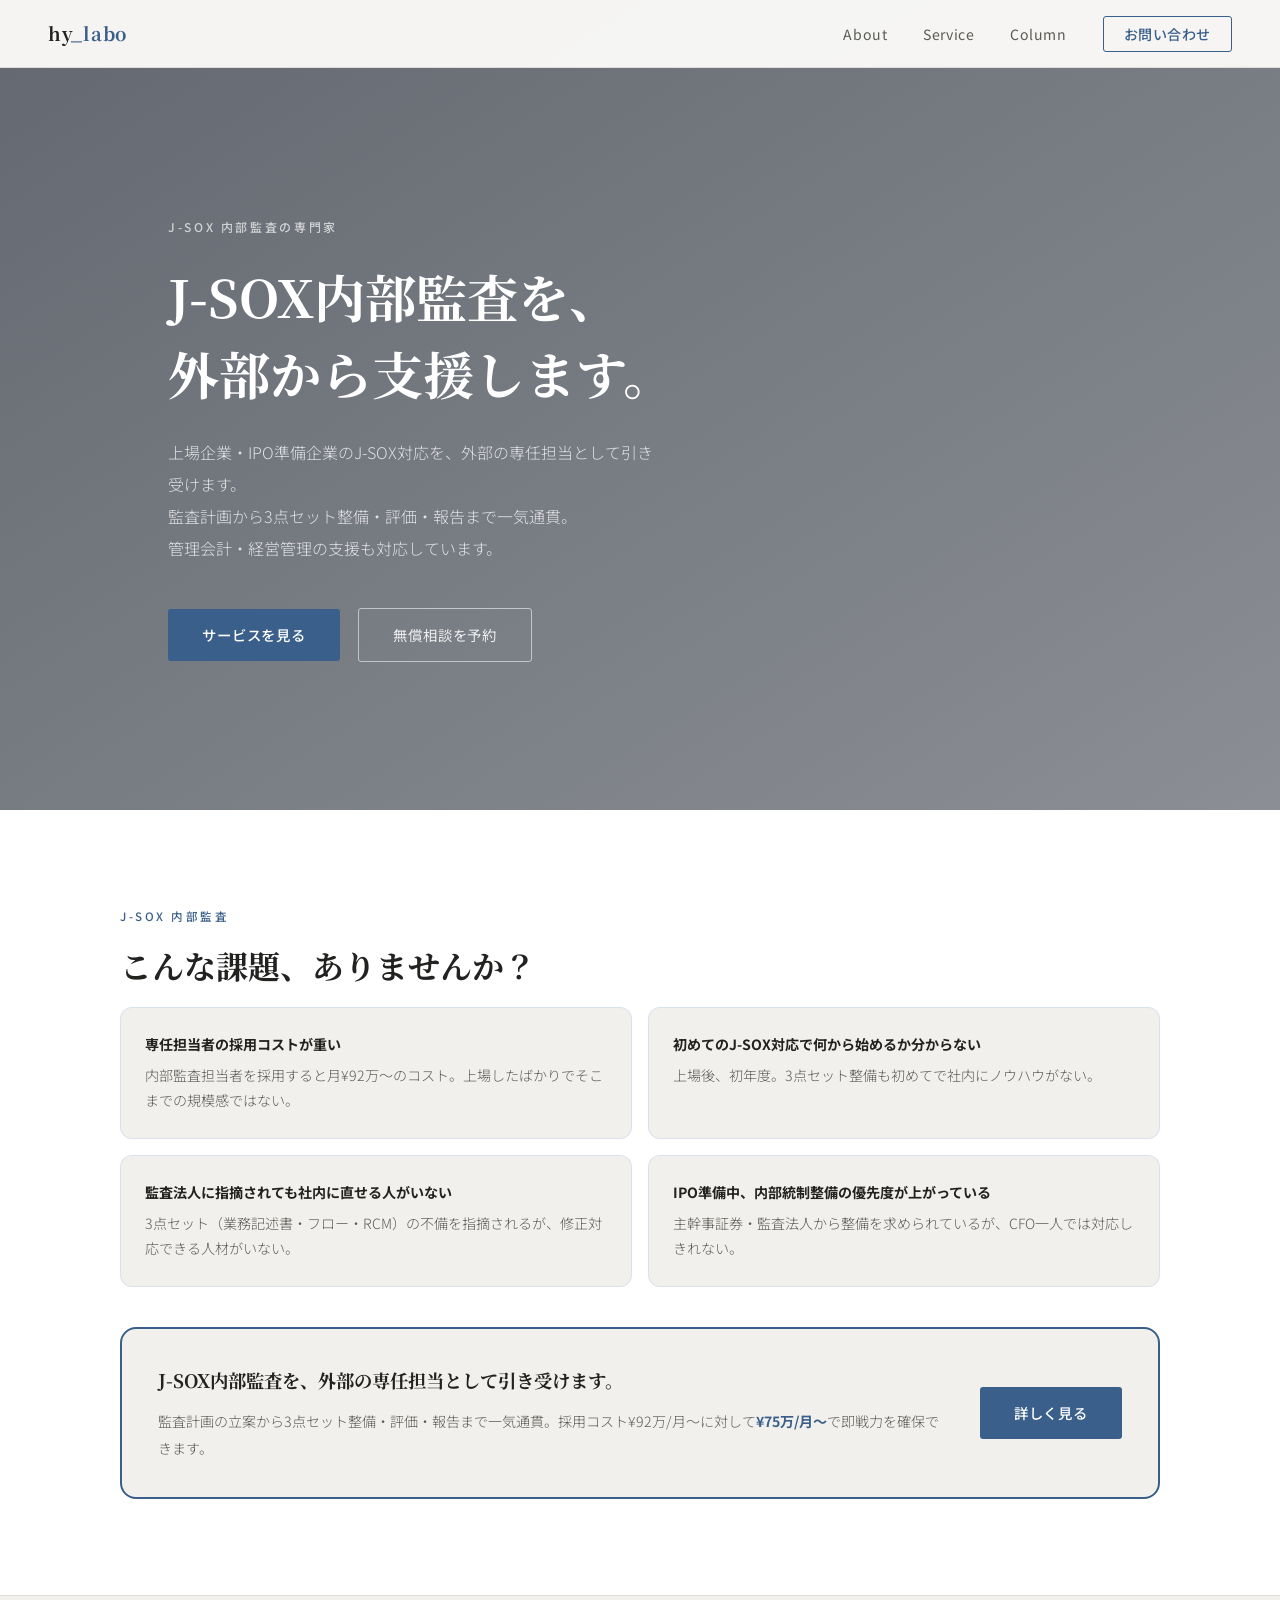
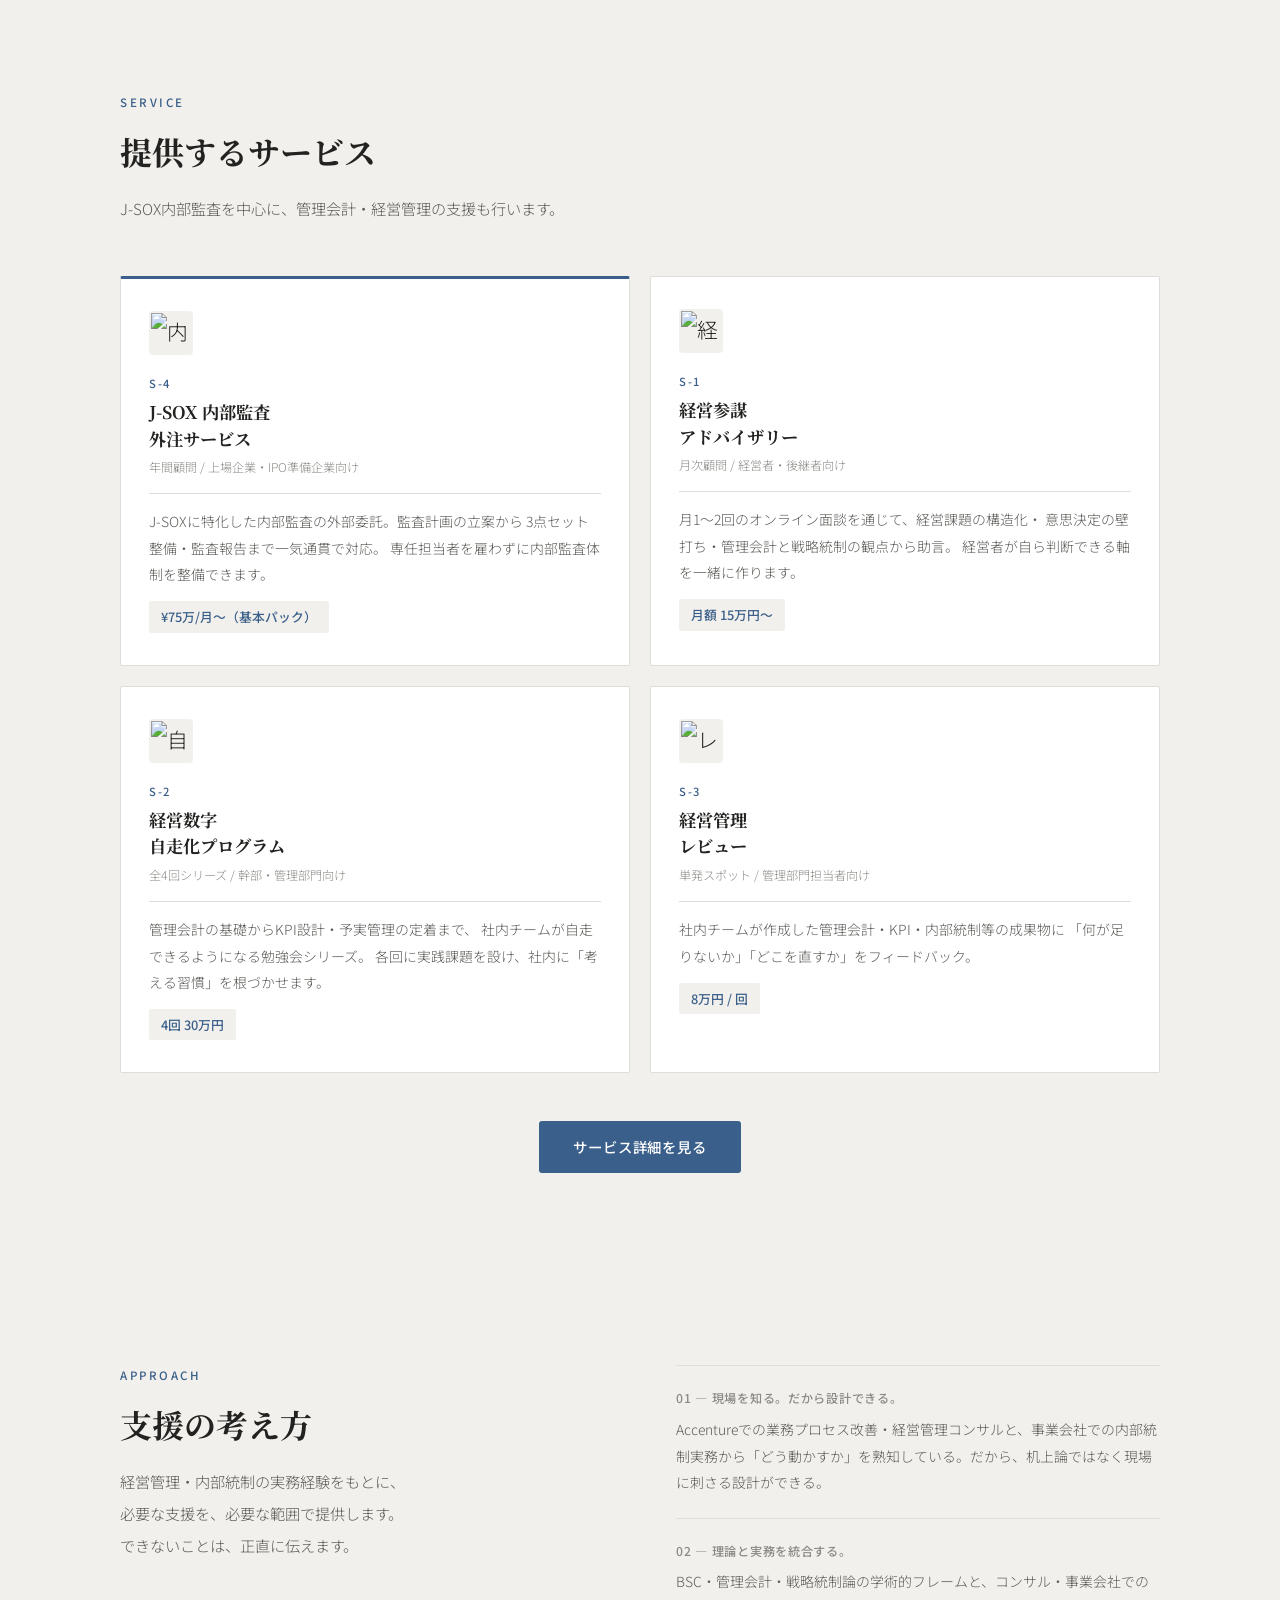
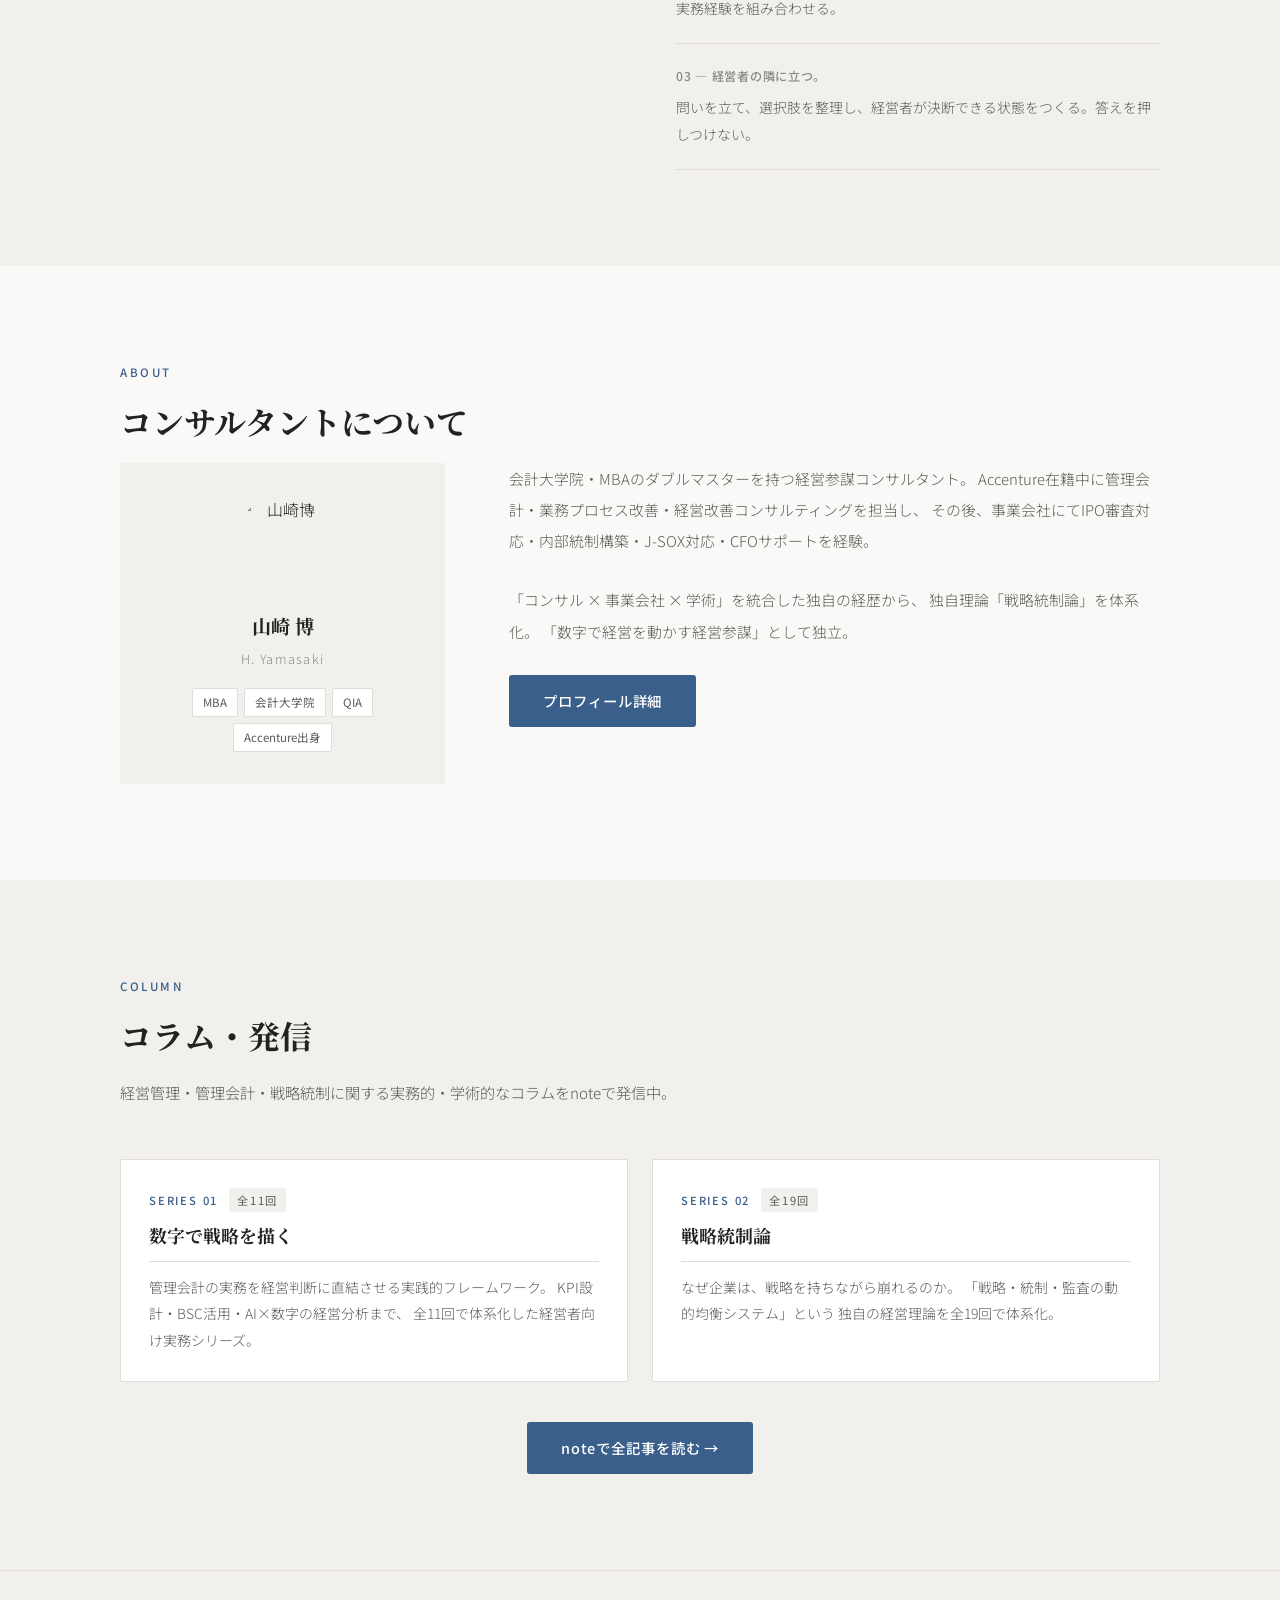
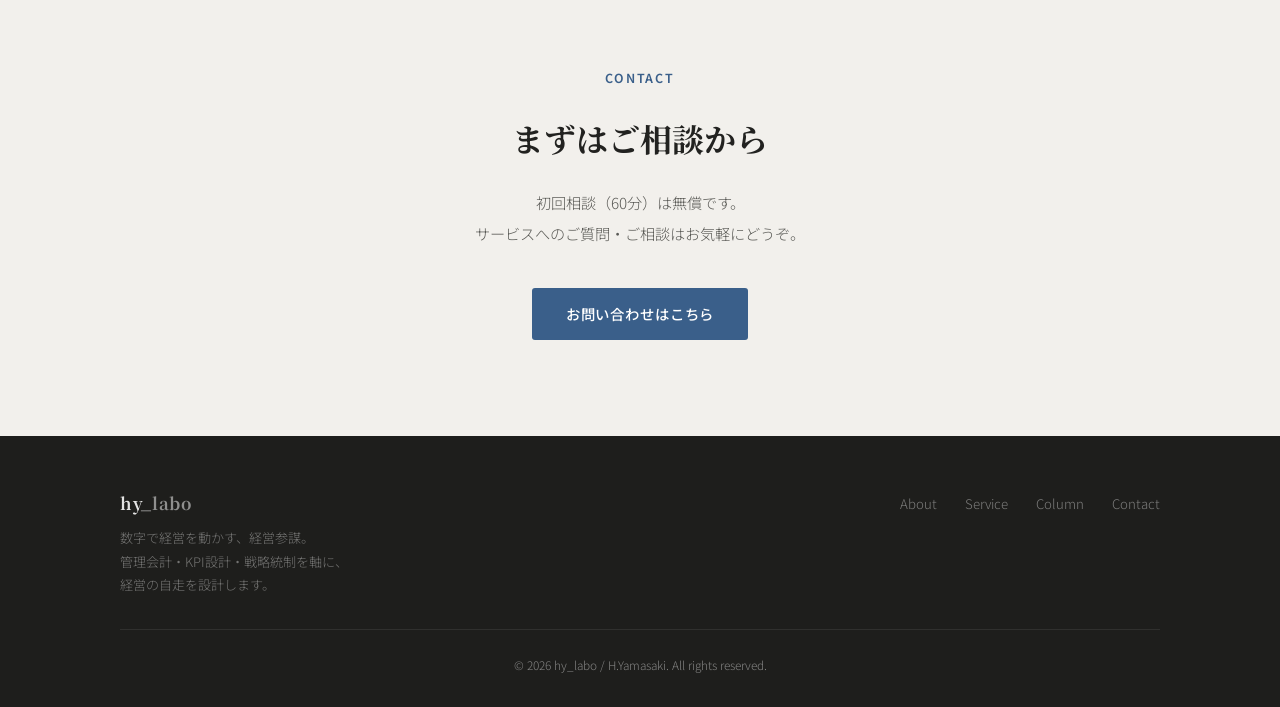
==== index.html @ 1be9adcb "redesign: tsutsumi-kawara 風のシンプルデザインに全面改訂 - CSSを全面書き直し（温かみのあるオフホワイト×スレートブルー） - ヒーローを全幅写真オーバーレイに変更 - " ====
<!DOCTYPE html>
<html lang="ja">
<head>
  <meta charset="UTF-8">
  <meta name="viewport" content="width=device-width, initial-scale=1.0">
  <title>hy_labo | J-SOX内部監査・経営参謀コンサルティング</title>
  <meta name="description" content="J-SOX内部監査の外部委託・管理会計・経営管理を専門とする経営参謀コンサルティング。上場企業・IPO準備企業の内部統制整備を支援。">
  <link rel="stylesheet" href="css/style.css">
</head>
<body>

<!-- NAV -->
<nav>
  <a href="index.html" class="nav-logo">hy<span>_labo</span></a>
  <ul class="nav-links">
    <li><a href="about.html">About</a></li>
    <li><a href="service.html">Service</a></li>
    <li><a href="column.html">Column</a></li>
    <li><a href="contact.html" class="nav-cta">お問い合わせ</a></li>
  </ul>
</nav>

<!-- HERO -->
<div class="hero">
  <div class="hero-grid">
    <p class="hero-eyebrow">J-SOX 内部監査の専門家</p>
    <h1 class="hero-title">
      J-SOX内部監査を、<br>
      外部から支援します。
    </h1>
    <p class="hero-desc">
      上場企業・IPO準備企業のJ-SOX対応を、外部の専任担当として引き受けます。<br>
      監査計画から3点セット整備・評価・報告まで一気通貫。<br>
      管理会計・経営管理の支援も対応しています。
    </p>
    <div>
      <a href="service.html" class="btn-primary">サービスを見る</a>
      <a href="contact.html" class="btn-secondary">無償相談を予約</a>
    </div>
  </div>
</div>


<!-- J-SOX HIGHLIGHT -->
<section style="background:#fff; border-bottom:1px solid var(--border);">
  <div class="section-inner">
    <p class="section-eyebrow">J-SOX 内部監査</p>
    <h2 class="section-title">こんな課題、ありませんか？</h2>
    <div style="display:grid; grid-template-columns:repeat(2,1fr); gap:16px; margin-bottom:40px;">
      <div style="background:var(--bg-blue); border-radius:12px; padding:24px; font-size:0.88rem; color:var(--text-mid); line-height:1.8; border:1px solid rgba(15,87,251,0.1);">
        <strong style="color:var(--navy); display:block; margin-bottom:6px;">専任担当者の採用コストが重い</strong>
        内部監査担当者を採用すると月¥92万〜のコスト。上場したばかりでそこまでの規模感ではない。
      </div>
      <div style="background:var(--bg-blue); border-radius:12px; padding:24px; font-size:0.88rem; color:var(--text-mid); line-height:1.8; border:1px solid rgba(15,87,251,0.1);">
        <strong style="color:var(--navy); display:block; margin-bottom:6px;">初めてのJ-SOX対応で何から始めるか分からない</strong>
        上場後、初年度。3点セット整備も初めてで社内にノウハウがない。
      </div>
      <div style="background:var(--bg-blue); border-radius:12px; padding:24px; font-size:0.88rem; color:var(--text-mid); line-height:1.8; border:1px solid rgba(15,87,251,0.1);">
        <strong style="color:var(--navy); display:block; margin-bottom:6px;">監査法人に指摘されても社内に直せる人がいない</strong>
        3点セット（業務記述書・フロー・RCM）の不備を指摘されるが、修正対応できる人材がいない。
      </div>
      <div style="background:var(--bg-blue); border-radius:12px; padding:24px; font-size:0.88rem; color:var(--text-mid); line-height:1.8; border:1px solid rgba(15,87,251,0.1);">
        <strong style="color:var(--navy); display:block; margin-bottom:6px;">IPO準備中、内部統制整備の優先度が上がっている</strong>
        主幹事証券・監査法人から整備を求められているが、CFO一人では対応しきれない。
      </div>
    </div>
    <div style="background:var(--bg-blue); border:2px solid var(--blue); border-radius:16px; padding:36px; display:flex; gap:32px; align-items:center; flex-wrap:wrap;">
      <div style="flex:1; min-width:260px;">
        <p style="font-family:'Noto Serif JP',serif; font-size:1.15rem; font-weight:700; color:var(--navy); line-height:1.7; margin-bottom:12px;">J-SOX内部監査を、外部の専任担当として引き受けます。</p>
        <p style="font-size:0.88rem; color:var(--text-mid); line-height:1.9;">監査計画の立案から3点セット整備・評価・報告まで一気通貫。採用コスト¥92万/月〜に対して<strong style="color:var(--blue);">¥75万/月〜</strong>で即戦力を確保できます。</p>
      </div>
      <a href="service.html" class="btn-primary" style="flex-shrink:0;">詳しく見る</a>
    </div>
  </div>
</section>

<!-- SERVICES -->
<section class="bg-gray">
  <div class="section-inner">
    <p class="section-eyebrow">Service</p>
    <h2 class="section-title">提供するサービス</h2>
    <p class="section-lead">
      J-SOX内部監査を中心に、管理会計・経営管理の支援も行います。
    </p>

    <div class="service-grid">

      <div class="service-card" style="border-top: 3px solid var(--blue);">
        <div class="service-icon"><img src="images/icon-s3.png" alt="内部監査" style="width:40px;height:40px;object-fit:contain;"></div>
        <p class="service-num">S-4</p>
        <h3 class="service-name">J-SOX 内部監査<br>外注サービス</h3>
        <p class="service-sub">年間顧問 / 上場企業・IPO準備企業向け</p>
        <p class="service-desc">
          J-SOXに特化した内部監査の外部委託。監査計画の立案から
          3点セット整備・監査報告まで一気通貫で対応。
          専任担当者を雇わずに内部監査体制を整備できます。
        </p>
        <span class="service-price">¥75万/月〜（基本パック）</span>
      </div>

      <div class="service-card">
        <div class="service-icon"><img src="images/icon-s1.png" alt="経営参謀" style="width:40px;height:40px;object-fit:contain;"></div>
        <p class="service-num">S-1</p>
        <h3 class="service-name">経営参謀<br>アドバイザリー</h3>
        <p class="service-sub">月次顧問 / 経営者・後継者向け</p>
        <p class="service-desc">
          月1〜2回のオンライン面談を通じて、経営課題の構造化・
          意思決定の壁打ち・管理会計と戦略統制の観点から助言。
          経営者が自ら判断できる軸を一緒に作ります。
        </p>
        <span class="service-price">月額 15万円〜</span>
      </div>

      <div class="service-card">
        <div class="service-icon"><img src="images/icon-s2.png" alt="自走化プログラム" style="width:40px;height:40px;object-fit:contain;"></div>
        <p class="service-num">S-2</p>
        <h3 class="service-name">経営数字<br>自走化プログラム</h3>
        <p class="service-sub">全4回シリーズ / 幹部・管理部門向け</p>
        <p class="service-desc">
          管理会計の基礎からKPI設計・予実管理の定着まで、
          社内チームが自走できるようになる勉強会シリーズ。
          各回に実践課題を設け、社内に「考える習慣」を根づかせます。
        </p>
        <span class="service-price">4回 30万円</span>
      </div>

      <div class="service-card">
        <div class="service-icon"><img src="images/icon-s3.png" alt="レビュー" style="width:40px;height:40px;object-fit:contain;"></div>
        <p class="service-num">S-3</p>
        <h3 class="service-name">経営管理<br>レビュー</h3>
        <p class="service-sub">単発スポット / 管理部門担当者向け</p>
        <p class="service-desc">
          社内チームが作成した管理会計・KPI・内部統制等の成果物に
          「何が足りないか」「どこを直すか」をフィードバック。
        </p>
        <span class="service-price">8万円 / 回</span>
      </div>

    </div>

    <div style="text-align:center; margin-top:48px;">
      <a href="service.html" class="btn-primary">サービス詳細を見る</a>
    </div>
  </div>
</section>

<!-- PHILOSOPHY -->
<div class="philosophy-section">
  <div class="philosophy-inner">
    <div>
      <p class="section-eyebrow">Approach</p>
      <h2 class="section-title">支援の考え方</h2>
      <p style="font-size:0.95rem; color:var(--text-mid); line-height:2.1; max-width:360px; margin-top:16px;">
        経営管理・内部統制の実務経験をもとに、<br>
        必要な支援を、必要な範囲で提供します。<br>
        できないことは、正直に伝えます。
      </p>
    </div>
    <div class="philosophy-points">
      <div class="philosophy-point">
        <p class="pp-num">01 — 現場を知る。だから設計できる。</p>
        <p class="pp-text">Accentureでの業務プロセス改善・経営管理コンサルと、事業会社での内部統制実務から「どう動かすか」を熟知している。だから、机上論ではなく現場に刺さる設計ができる。</p>
      </div>
      <div class="philosophy-point">
        <p class="pp-num">02 — 理論と実務を統合する。</p>
        <p class="pp-text">BSC・管理会計・戦略統制論の学術的フレームと、コンサル・事業会社での実務経験を組み合わせる。</p>
      </div>
      <div class="philosophy-point">
        <p class="pp-num">03 — 経営者の隣に立つ。</p>
        <p class="pp-text">問いを立て、選択肢を整理し、経営者が決断できる状態をつくる。答えを押しつけない。</p>
      </div>
    </div>
  </div>
</div>

<!-- ABOUT BRIEF -->
<section>
  <div class="section-inner">
    <p class="section-eyebrow">About</p>
    <h2 class="section-title">コンサルタントについて</h2>
    <div class="about-grid">
      <div class="about-profile-card">
        <div class="about-avatar" style="background:none; overflow:hidden;">
          <img src="images/profile-avatar.png" alt="山崎博" style="width:100%;height:100%;object-fit:cover;border-radius:50%;">
        </div>
        <h3 class="about-name">山崎 博</h3>
        <p class="about-name-en">H. Yamasaki</p>
        <div class="about-tags">
          <span class="about-tag">MBA</span>
          <span class="about-tag">会計大学院</span>
          <span class="about-tag">QIA</span>
          <span class="about-tag">Accenture出身</span>
        </div>
      </div>
      <div>
        <p class="about-text">
          会計大学院・MBAのダブルマスターを持つ経営参謀コンサルタント。
          Accenture在籍中に管理会計・業務プロセス改善・経営改善コンサルティングを担当し、
          その後、事業会社にてIPO審査対応・内部統制構築・J-SOX対応・CFOサポートを経験。
        </p>
        <p class="about-text">
          「コンサル × 事業会社 × 学術」を統合した独自の経歴から、
          独自理論「戦略統制論」を体系化。
          「数字で経営を動かす経営参謀」として独立。
        </p>
        <a href="about.html" class="btn-primary">プロフィール詳細</a>
      </div>
    </div>
  </div>
</section>

<!-- COLUMN -->
<section class="bg-gray">
  <div class="section-inner">
    <p class="section-eyebrow">Column</p>
    <h2 class="section-title">コラム・発信</h2>
    <p class="section-lead">経営管理・管理会計・戦略統制に関する実務的・学術的なコラムをnoteで発信中。</p>
    <div class="column-grid">
      <a href="https://note.com/hy_labo" target="_blank" rel="noopener" class="column-card">
        <p class="column-series">Series 01 <span class="column-badge">全11回</span></p>
        <h3 class="column-title">数字で戦略を描く</h3>
        <p class="column-desc">
          管理会計の実務を経営判断に直結させる実践的フレームワーク。
          KPI設計・BSC活用・AI×数字の経営分析まで、
          全11回で体系化した経営者向け実務シリーズ。
        </p>
      </a>
      <a href="https://note.com/hy_labo" target="_blank" rel="noopener" class="column-card">
        <p class="column-series">Series 02 <span class="column-badge">全19回</span></p>
        <h3 class="column-title">戦略統制論</h3>
        <p class="column-desc">
          なぜ企業は、戦略を持ちながら崩れるのか。
          「戦略・統制・監査の動的均衡システム」という
          独自の経営理論を全19回で体系化。
        </p>
      </a>
    </div>
    <div class="note-link-wrap">
      <a href="https://note.com/hy_labo" target="_blank" rel="noopener" class="btn-primary">
        noteで全記事を読む →
      </a>
    </div>
  </div>
</section>

<!-- CTA -->
<section style="background:var(--bg-blue); text-align:center; border-top:1px solid var(--border);">
  <div class="section-inner">
    <p style="font-size:0.78rem; font-weight:600; letter-spacing:0.15em; color:var(--blue); text-transform:uppercase; margin-bottom:20px;">Contact</p>
    <h2 style="font-family:'Noto Serif JP',serif; font-size:clamp(1.6rem,2.5vw,2.4rem); font-weight:700; color:var(--navy); margin-bottom:20px;">
      まずはご相談から
    </h2>
    <p style="font-size:0.95rem; color:var(--text-mid); margin-bottom:40px; line-height:2;">
      初回相談（60分）は無償です。<br>
      サービスへのご質問・ご相談はお気軽にどうぞ。
    </p>
    <a href="contact.html" class="btn-primary">お問い合わせはこちら</a>
  </div>
</section>

<footer>
  <div class="footer-inner">
    <div class="footer-top">
      <div>
        <a href="index.html" class="footer-logo">hy<span>_labo</span></a>
        <p class="footer-desc">数字で経営を動かす、経営参謀。<br>管理会計・KPI設計・戦略統制を軸に、<br>経営の自走を設計します。</p>
      </div>
      <ul class="footer-nav">
        <li><a href="about.html">About</a></li>
        <li><a href="service.html">Service</a></li>
        <li><a href="column.html">Column</a></li>
        <li><a href="contact.html">Contact</a></li>
      </ul>
    </div>
    <p class="footer-copy">© 2026 hy_labo / H.Yamasaki. All rights reserved.</p>
  </div>
</footer>

</body>
</html>
---- css/style.css ----
/* hy_labo — style.css v3 */
@import url('https://fonts.googleapis.com/css2?family=Noto+Sans+JP:wght@300;400;500;700&family=Noto+Serif+JP:wght@400;600;700&display=swap');

:root {
  /* ── 新パレット ── */
  --accent:       #3a5f8a;
  --accent-dark:  #2a4568;
  --text:         #222220;
  --text-mid:     #5a5a56;
  --text-light:   #8a8a86;
  --bg:           #faf9f7;
  --bg-alt:       #f2f0ec;
  --bg-dark:      #1e1e1c;
  --border:       #e0ddd8;
  --shadow-sm:    0 2px 8px rgba(0,0,0,0.07);
  --shadow-md:    0 8px 28px rgba(0,0,0,0.10);
  --max:          1040px;

  /* ── HTML内インラインスタイルとの互換エイリアス ── */
  --blue:         #3a5f8a;
  --blue-dark:    #2a4568;
  --navy:         #222220;
  --navy-mid:     #5a5a56;
  --gold:         #8a6830;
  --bg-blue:      #f2f0ec;
  --shadow-lg:    0 12px 36px rgba(0,0,0,0.12);
  --radius:       4px;
}

*, *::before, *::after { margin: 0; padding: 0; box-sizing: border-box; }
html { scroll-behavior: smooth; }

body {
  font-family: 'Noto Sans JP', sans-serif;
  font-weight: 300;
  color: var(--text);
  background: var(--bg);
  line-height: 1.8;
  overflow-x: hidden;
}

/* ══ NAV ══════════════════════════════════════════ */
nav {
  position: fixed;
  inset: 0 0 auto 0;
  height: 68px;
  display: flex;
  align-items: center;
  justify-content: space-between;
  padding: 0 48px;
  background: rgba(250,249,247,0.97);
  backdrop-filter: blur(6px);
  border-bottom: 1px solid var(--border);
  z-index: 200;
}

.nav-logo {
  font-family: 'Noto Serif JP', serif;
  font-weight: 700;
  font-size: 1.15rem;
  color: var(--text);
  text-decoration: none;
  letter-spacing: 0.04em;
}

.nav-logo span { color: var(--accent); }

.nav-links {
  display: flex;
  align-items: center;
  gap: 36px;
  list-style: none;
}

.nav-links a {
  text-decoration: none;
  font-size: 0.88rem;
  font-weight: 400;
  color: var(--text-mid);
  letter-spacing: 0.04em;
  transition: color 0.2s;
}

.nav-links a:hover { color: var(--text); }

.nav-cta {
  color: var(--accent) !important;
  border: 1px solid var(--accent) !important;
  padding: 7px 20px !important;
  border-radius: 3px !important;
  font-weight: 500 !important;
  transition: all 0.2s !important;
}

.nav-cta:hover {
  background: var(--accent) !important;
  color: #fff !important;
}

/* ══ HERO ══════════════════════════════════════════ */
.hero {
  min-height: 90vh;
  padding-top: 68px;
  background-image: url('../images/hero-photo.jpg');
  background-size: cover;
  background-position: center;
  display: flex;
  align-items: center;
  position: relative;
}

.hero::before {
  content: '';
  position: absolute;
  inset: 0;
  background: linear-gradient(to bottom right, rgba(18,26,40,0.65) 0%, rgba(18,26,40,0.48) 100%);
}

.hero-grid {
  position: relative;
  z-index: 1;
  max-width: var(--max);
  margin: 0 auto;
  padding: 100px 48px;
  width: 100%;
  /* 2カラムグリッドを廃止 — テキストのみ表示 */
  display: block;
}

.hero-visual { display: none; }

.hero-eyebrow {
  font-size: 0.75rem;
  font-weight: 500;
  letter-spacing: 0.22em;
  color: rgba(255,255,255,0.68);
  text-transform: uppercase;
  margin-bottom: 20px;
  display: block;
}

.hero-eyebrow::before { display: none; }

.hero-title {
  font-family: 'Noto Serif JP', serif;
  font-size: clamp(2rem, 4vw, 3.2rem);
  font-weight: 700;
  line-height: 1.5;
  color: #fff;
  margin-bottom: 24px;
}

.hero-title .accent { color: rgba(255,255,255,0.85); }

.hero-desc {
  font-size: 1rem;
  color: rgba(255,255,255,0.78);
  line-height: 2;
  margin-bottom: 44px;
  max-width: 500px;
}

.btn-primary {
  display: inline-block;
  padding: 13px 34px;
  background: var(--accent);
  color: #fff;
  text-decoration: none;
  font-size: 0.9rem;
  font-weight: 500;
  border-radius: 3px;
  letter-spacing: 0.06em;
  transition: background 0.2s;
  box-shadow: none;
}

.btn-primary:hover {
  background: var(--accent-dark);
  transform: none;
  box-shadow: none;
}

.btn-secondary {
  display: inline-block;
  padding: 13px 34px;
  background: transparent;
  color: rgba(255,255,255,0.88);
  text-decoration: none;
  font-size: 0.9rem;
  font-weight: 400;
  border-radius: 3px;
  letter-spacing: 0.06em;
  border: 1px solid rgba(255,255,255,0.55);
  margin-left: 14px;
  transition: all 0.2s;
}

.btn-secondary:hover {
  border-color: rgba(255,255,255,0.88);
  background: rgba(255,255,255,0.08);
  color: #fff;
}

/* ══ SECTION BASE ══════════════════════════════════ */
section { padding: 96px 48px; }

.section-inner {
  max-width: var(--max);
  margin: 0 auto;
}

.section-eyebrow {
  font-size: 0.72rem;
  font-weight: 500;
  letter-spacing: 0.22em;
  color: var(--accent);
  text-transform: uppercase;
  margin-bottom: 14px;
  display: block;
}

.section-eyebrow::before { display: none; }

.section-label {
  font-size: 0.72rem;
  font-weight: 500;
  letter-spacing: 0.22em;
  color: var(--accent);
  text-transform: uppercase;
}

.section-title {
  font-family: 'Noto Serif JP', serif;
  font-size: clamp(1.55rem, 2.5vw, 2.2rem);
  font-weight: 700;
  color: var(--text);
  margin-bottom: 18px;
  line-height: 1.5;
}

.section-lead {
  font-size: 0.95rem;
  color: var(--text-mid);
  line-height: 2;
  max-width: 580px;
  margin-bottom: 52px;
}

/* ══ SERVICE CARDS ═════════════════════════════════ */
.service-grid {
  display: grid;
  grid-template-columns: repeat(3, 1fr);
  gap: 20px;
}

/* 3カラムでは4枚目が溢れるため2+2配置 */
@media (min-width: 961px) {
  .service-grid { grid-template-columns: repeat(2, 1fr); }
}

.service-card {
  background: #fff;
  border: 1px solid var(--border);
  border-radius: 2px;
  padding: 32px 28px;
  box-shadow: none;
  transition: box-shadow 0.2s;
  position: relative;
  overflow: hidden;
}

.service-card::before { display: none; }

.service-card:hover {
  box-shadow: var(--shadow-md);
  transform: none;
  border-color: var(--border);
}

.service-icon {
  width: 44px;
  height: 44px;
  background: var(--bg-alt);
  border-radius: 4px;
  display: flex;
  align-items: center;
  justify-content: center;
  margin-bottom: 18px;
  font-size: 1.3rem;
}

.service-num {
  font-size: 0.7rem;
  font-weight: 500;
  letter-spacing: 0.14em;
  color: var(--accent);
  text-transform: uppercase;
  margin-bottom: 6px;
  display: block;
  font-family: inherit;
}

.service-name {
  font-family: 'Noto Serif JP', serif;
  font-size: 1.08rem;
  font-weight: 700;
  color: var(--text);
  margin-bottom: 5px;
  line-height: 1.55;
}

.service-sub {
  font-size: 0.76rem;
  color: var(--text-light);
  margin-bottom: 14px;
}

.service-desc {
  font-size: 0.87rem;
  color: var(--text-mid);
  line-height: 1.9;
  border-top: 1px solid var(--border);
  padding-top: 14px;
  margin-top: 6px;
}

.service-price {
  display: inline-block;
  margin-top: 14px;
  font-size: 0.8rem;
  font-weight: 500;
  color: var(--accent);
  background: var(--bg-alt);
  padding: 4px 12px;
  border-radius: 2px;
}

.service-coming {
  opacity: 0.4;
  pointer-events: none;
}

/* ══ PHILOSOPHY ════════════════════════════════════ */
.philosophy-section {
  background: var(--bg-alt);
  padding: 96px 48px;
  position: relative;
}

.philosophy-section::before { display: none; }

.philosophy-inner {
  max-width: var(--max);
  margin: 0 auto;
  display: grid;
  grid-template-columns: 1fr 1fr;
  gap: 72px;
  align-items: start;
}

.philosophy-quote {
  font-family: 'Noto Serif JP', serif;
  font-size: clamp(1.05rem, 1.6vw, 1.3rem);
  font-weight: 600;
  line-height: 2;
  color: var(--text);
}

.philosophy-author {
  font-size: 0.82rem;
  color: var(--text-light);
  margin-top: 20px;
  letter-spacing: 0.08em;
}

.philosophy-points { display: grid; gap: 0; }

.philosophy-point {
  background: transparent;
  border: none;
  border-top: 1px solid var(--border);
  border-radius: 0;
  padding: 22px 0;
  box-shadow: none;
  transition: none;
}

.philosophy-point:last-child {
  border-bottom: 1px solid var(--border);
}

.philosophy-point:hover { background: transparent; }

.pp-num {
  font-size: 0.76rem;
  font-weight: 500;
  color: var(--text-light);
  letter-spacing: 0.06em;
  margin-bottom: 6px;
  font-family: inherit;
}

.pp-text {
  font-size: 0.87rem;
  color: var(--text-mid);
  line-height: 1.9;
}

/* ══ ABOUT ═════════════════════════════════════════ */
.about-grid {
  display: grid;
  grid-template-columns: 1fr 2fr;
  gap: 64px;
  align-items: start;
}

.about-profile-card {
  background: var(--bg-alt);
  border-radius: 2px;
  padding: 32px 24px;
  box-shadow: none;
  text-align: center;
}

.about-avatar {
  width: 96px;
  height: 96px;
  border-radius: 50%;
  background: var(--border);
  margin: 0 auto 18px;
  display: flex;
  align-items: center;
  justify-content: center;
  overflow: hidden;
}

.about-name {
  font-family: 'Noto Serif JP', serif;
  font-size: 1.2rem;
  font-weight: 700;
  color: var(--text);
  margin-bottom: 4px;
}

.about-name-en {
  font-size: 0.8rem;
  color: var(--text-light);
  letter-spacing: 0.1em;
  margin-bottom: 18px;
  display: block;
  font-family: inherit;
}

.about-tags {
  display: flex;
  flex-wrap: wrap;
  gap: 6px;
  justify-content: center;
}

.about-tag {
  font-size: 0.72rem;
  color: var(--text-mid);
  background: #fff;
  padding: 3px 10px;
  border-radius: 2px;
  border: 1px solid var(--border);
  font-weight: 400;
}

.about-text {
  font-size: 0.93rem;
  color: var(--text-mid);
  line-height: 2.1;
  margin-bottom: 28px;
}

.about-career {
  background: var(--bg-alt);
  border-radius: 2px;
  overflow: hidden;
  box-shadow: none;
}

.career-item {
  display: grid;
  grid-template-columns: 140px 1fr;
  gap: 16px;
  padding: 13px 18px;
  border-bottom: 1px solid var(--border);
  font-size: 0.87rem;
  align-items: start;
}

.career-item:last-child { border-bottom: none; }

.career-label {
  font-size: 0.74rem;
  font-weight: 500;
  color: var(--accent);
  background: transparent;
  padding: 0;
  border-radius: 0;
  text-align: left;
  line-height: 1.6;
}

.career-value { color: var(--text-mid); line-height: 1.7; }

/* ══ COLUMN ════════════════════════════════════════ */
.column-grid {
  display: grid;
  grid-template-columns: 1fr 1fr;
  gap: 24px;
}

.column-card {
  background: #fff;
  border: 1px solid var(--border);
  border-radius: 2px;
  padding: 28px;
  text-decoration: none;
  color: inherit;
  display: block;
  transition: box-shadow 0.2s;
  position: relative;
  overflow: hidden;
}

.column-card::after { display: none; }

.column-card:hover {
  transform: none;
  box-shadow: var(--shadow-md);
  border-color: var(--border);
}

.column-series {
  font-size: 0.7rem;
  font-weight: 500;
  letter-spacing: 0.16em;
  color: var(--accent);
  text-transform: uppercase;
  margin-bottom: 10px;
  display: block;
  font-family: inherit;
}

.column-badge {
  display: inline-block;
  font-size: 0.7rem;
  background: var(--bg-alt);
  color: var(--text-mid);
  padding: 2px 8px;
  border-radius: 2px;
  margin-left: 6px;
  font-weight: 400;
}

.column-title {
  font-family: 'Noto Serif JP', serif;
  font-size: 1.12rem;
  font-weight: 700;
  color: var(--text);
  margin-bottom: 12px;
  line-height: 1.5;
}

.column-desc {
  font-size: 0.87rem;
  color: var(--text-mid);
  line-height: 1.9;
  padding-top: 12px;
  border-top: 1px solid var(--border);
}

.note-link-wrap {
  margin-top: 40px;
  text-align: center;
}

/* hero-cta (column.html で使用) */
.hero-cta {
  display: inline-block;
  padding: 13px 34px;
  background: var(--accent);
  color: #fff;
  text-decoration: none;
  font-size: 0.9rem;
  font-weight: 500;
  border-radius: 3px;
  letter-spacing: 0.06em;
  transition: background 0.2s;
}
.hero-cta:hover { background: var(--accent-dark); }

/* ══ CONTACT ════════════════════════════════════════ */
.contact-section { background: var(--bg); }

.contact-grid {
  display: grid;
  grid-template-columns: 2fr 3fr;
  gap: 64px;
  align-items: start;
}

.contact-info { padding-top: 8px; }

.contact-info-title {
  font-family: 'Noto Serif JP', serif;
  font-size: 1.55rem;
  font-weight: 700;
  color: var(--text);
  margin-bottom: 14px;
  line-height: 1.5;
}

.contact-info-lead {
  font-size: 0.9rem;
  color: var(--text-mid);
  line-height: 2;
  margin-bottom: 30px;
}

.contact-info-item {
  display: flex;
  align-items: flex-start;
  gap: 12px;
  padding: 13px 0;
  border-top: 1px solid var(--border);
  font-size: 0.87rem;
  color: var(--text-mid);
}

.contact-info-icon {
  width: 30px;
  height: 30px;
  background: var(--bg-alt);
  border-radius: 3px;
  display: flex;
  align-items: center;
  justify-content: center;
  flex-shrink: 0;
  font-size: 0.85rem;
}

.contact-form {
  background: #fff;
  border-radius: 2px;
  padding: 36px;
  border: 1px solid var(--border);
  box-shadow: var(--shadow-sm);
  display: grid;
  gap: 18px;
}

.form-group { display: grid; gap: 6px; }

.form-label {
  font-size: 0.84rem;
  font-weight: 500;
  color: var(--text);
}

.form-req {
  font-size: 0.7rem;
  color: #b03020;
  margin-left: 5px;
  font-weight: 400;
}

.form-input, .form-textarea, .form-select {
  padding: 11px 13px;
  border: 1px solid var(--border);
  border-radius: 2px;
  font-family: 'Noto Sans JP', sans-serif;
  font-size: 0.9rem;
  color: var(--text);
  background: var(--bg);
  width: 100%;
  outline: none;
  transition: border-color 0.2s;
  -webkit-appearance: none;
}

.form-input:focus,
.form-textarea:focus,
.form-select:focus {
  border-color: var(--accent);
}

.form-textarea { resize: vertical; min-height: 130px; }

.form-submit {
  padding: 13px;
  background: var(--accent);
  color: #fff;
  border: none;
  border-radius: 2px;
  font-family: 'Noto Sans JP', sans-serif;
  font-size: 0.92rem;
  font-weight: 500;
  cursor: pointer;
  letter-spacing: 0.06em;
  transition: background 0.2s;
}

.form-submit:hover { background: var(--accent-dark); }

/* ══ FOOTER ════════════════════════════════════════ */
footer {
  background: var(--bg-dark);
  padding: 52px 48px 32px;
  color: rgba(255,255,255,0.45);
}

.footer-inner {
  max-width: var(--max);
  margin: 0 auto;
}

.footer-top {
  display: flex;
  justify-content: space-between;
  align-items: flex-start;
  padding-bottom: 32px;
  border-bottom: 1px solid rgba(255,255,255,0.08);
  margin-bottom: 24px;
}

.footer-logo {
  font-family: 'Noto Serif JP', serif;
  font-weight: 700;
  font-size: 1.05rem;
  color: rgba(255,255,255,0.88);
  text-decoration: none;
  letter-spacing: 0.04em;
}

.footer-logo span { color: rgba(255,255,255,0.5); }

.footer-desc {
  font-size: 0.82rem;
  color: rgba(255,255,255,0.38);
  margin-top: 8px;
  max-width: 260px;
  line-height: 1.8;
}

.footer-nav {
  display: flex;
  gap: 28px;
  list-style: none;
}

.footer-nav a {
  font-size: 0.83rem;
  color: rgba(255,255,255,0.42);
  text-decoration: none;
  transition: color 0.2s;
}

.footer-nav a:hover { color: rgba(255,255,255,0.88); }

.footer-copy {
  font-size: 0.74rem;
  text-align: center;
}

/* ══ PAGE HERO ═════════════════════════════════════ */
.page-hero {
  padding: 144px 48px 68px;
  background: var(--bg-alt);
  border-bottom: 1px solid var(--border);
  position: relative;
  overflow: hidden;
}

.page-hero::before { display: none; }

.page-hero-inner {
  max-width: var(--max);
  margin: 0 auto;
}

.page-hero-eyebrow {
  font-size: 0.72rem;
  font-weight: 500;
  letter-spacing: 0.22em;
  color: var(--accent);
  text-transform: uppercase;
  margin-bottom: 14px;
  display: block;
}

.page-hero-eyebrow::before { display: none; }

/* column.html の .page-hero-label */
.page-hero-label {
  font-size: 0.72rem;
  font-weight: 500;
  letter-spacing: 0.22em;
  color: var(--accent);
  text-transform: uppercase;
  margin-bottom: 14px;
  display: block;
}

.page-hero-title {
  font-family: 'Noto Serif JP', serif;
  font-size: clamp(1.75rem, 3vw, 2.6rem);
  font-weight: 700;
  color: var(--text);
}

/* ══ UTILITIES ═════════════════════════════════════ */
.bg-gray { background: var(--bg-alt); }
.bg-dark { background: var(--bg-dark); }
.text-center { text-align: center; }

.btn-outline-white {
  display: inline-block;
  padding: 11px 26px;
  border: 1px solid rgba(255,255,255,0.48);
  color: rgba(255,255,255,0.88);
  text-decoration: none;
  font-size: 0.9rem;
  font-weight: 400;
  border-radius: 3px;
  transition: all 0.2s;
}

.btn-outline-white:hover {
  border-color: rgba(255,255,255,0.88);
  background: rgba(255,255,255,0.07);
}

/* ══ RESPONSIVE ════════════════════════════════════ */
@media (max-width: 960px) {
  section { padding: 68px 24px; }
  nav { padding: 0 24px; }
  footer { padding: 44px 24px 28px; }

  .hero-grid { padding: 80px 24px; }
  .service-grid { grid-template-columns: 1fr; }
  .about-grid { grid-template-columns: 1fr; gap: 32px; }
  .column-grid { grid-template-columns: 1fr; }
  .philosophy-inner { grid-template-columns: 1fr; gap: 44px; }
  .contact-grid { grid-template-columns: 1fr; gap: 36px; }
  .footer-top { flex-direction: column; gap: 20px; }
}

@media (max-width: 640px) {
  .nav-links li:not(:last-child) { display: none; }
  .page-hero { padding: 116px 24px 52px; }
  .hero-title { font-size: 1.85rem; }
  .contact-form { padding: 22px 16px; }
  .btn-secondary { margin-left: 0; margin-top: 10px; display: block; width: fit-content; }
}
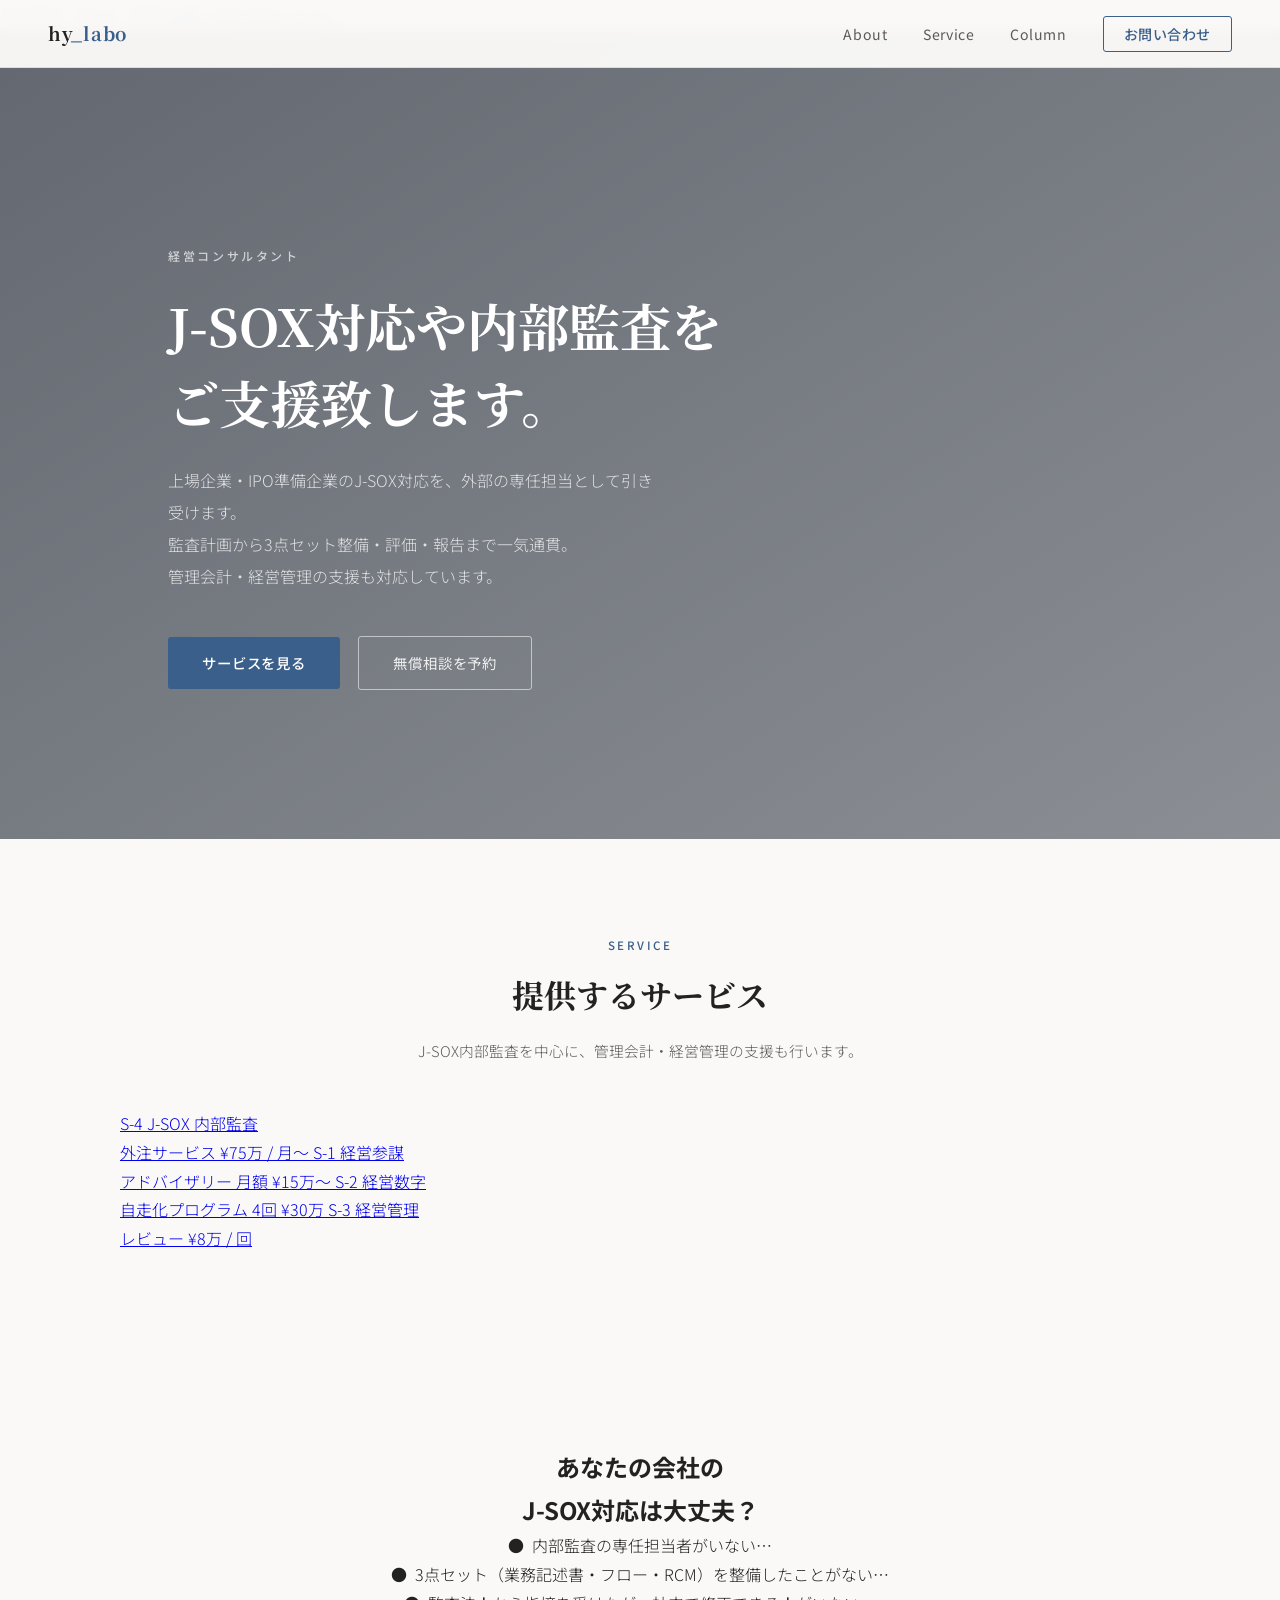
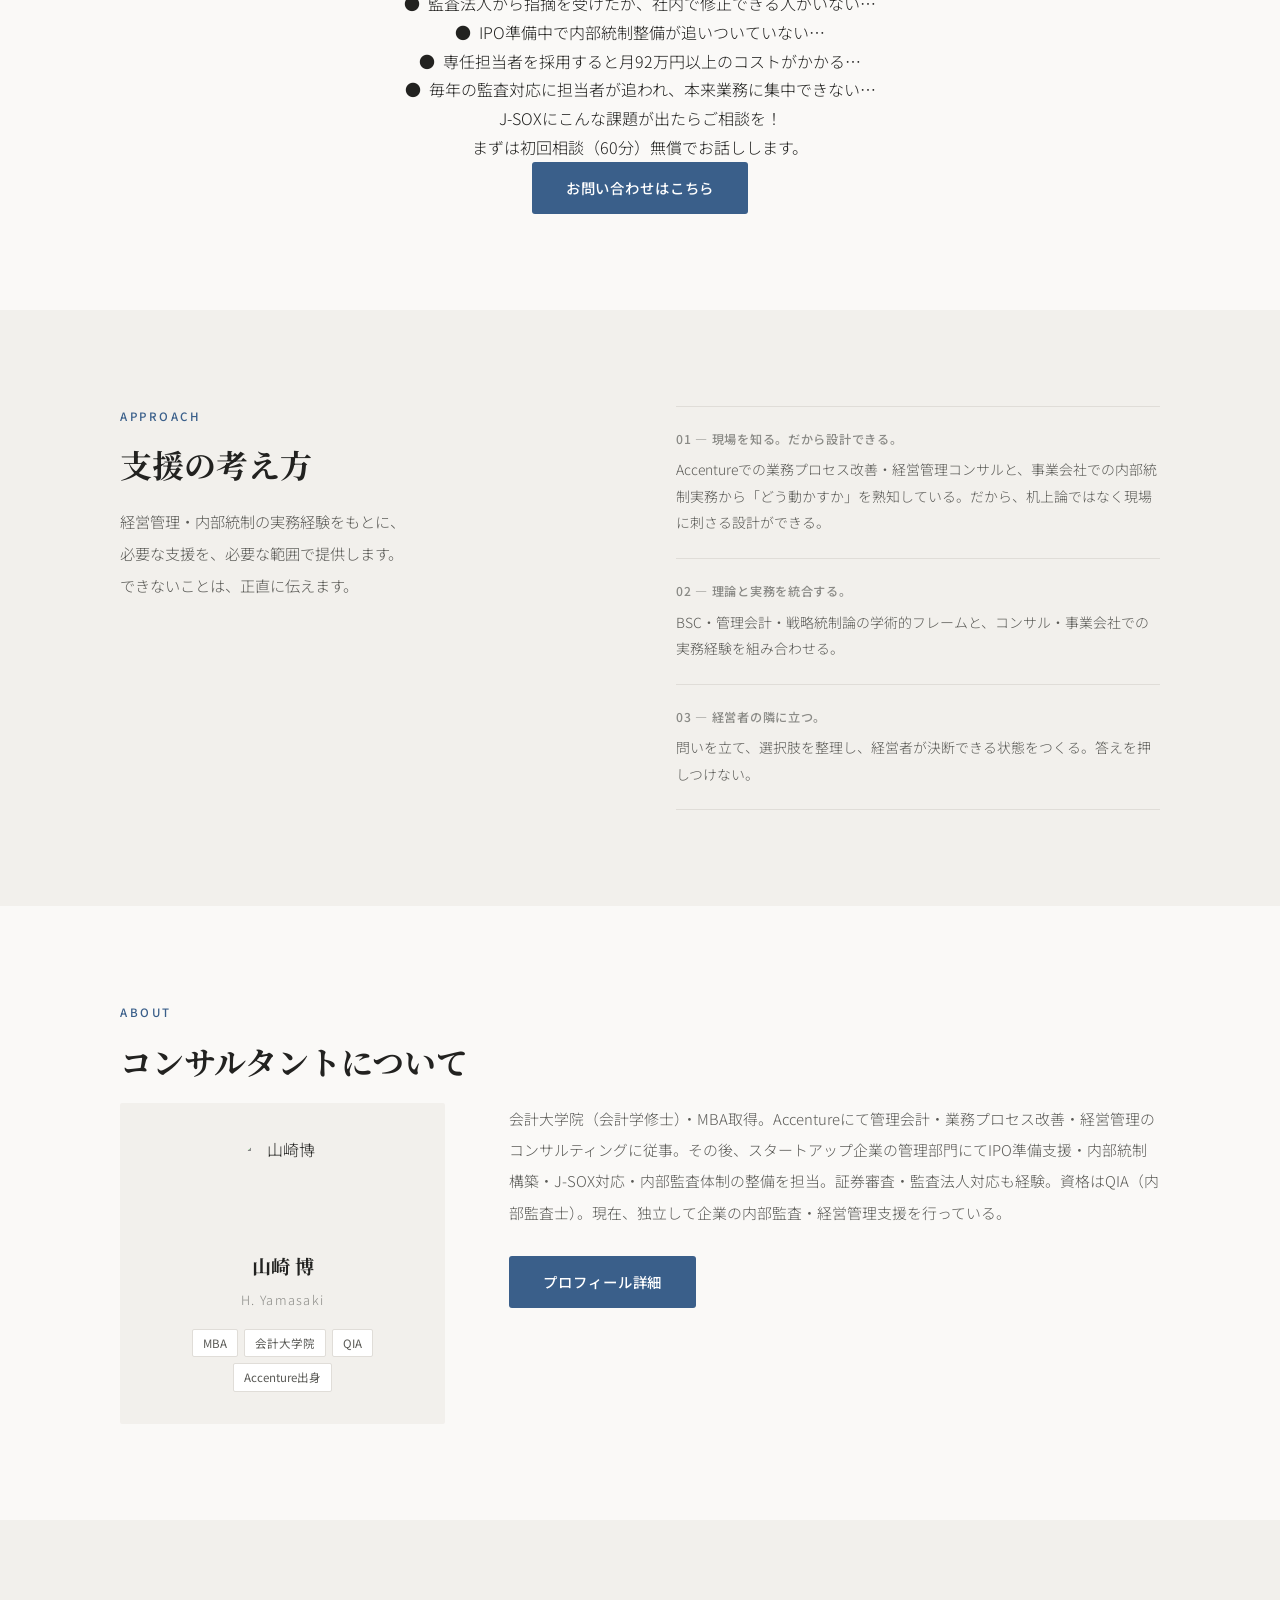
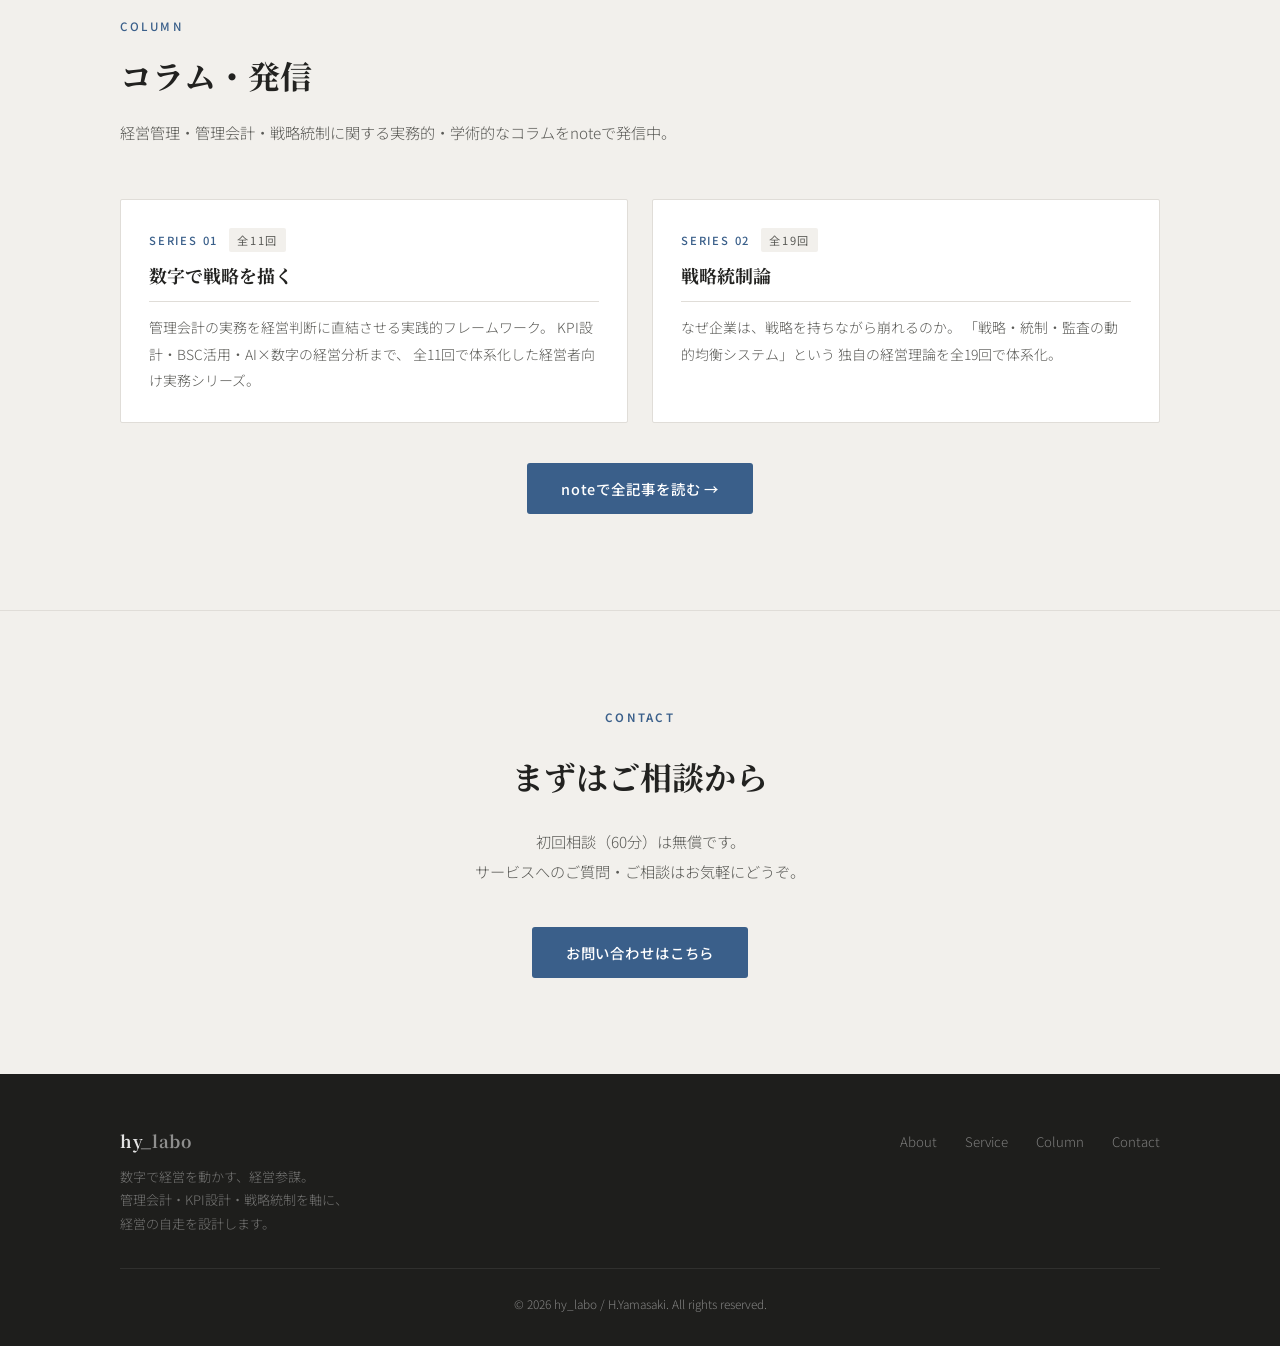
==== commit 37f5c2cd: "copy: ヒーローeyebrowを経営コンサルタントに変更" ====
--- a/index.html
+++ b/index.html
@@ -9,6 +9,14 @@
 </head>
 <body>
 
+<!-- TOP BAR -->
+<div class="topbar">
+  <div class="topbar-right">
+    <span class="topbar-badge">初回相談（60分）無償</span>
+    <a href="contact.html" class="topbar-link">お問い合わせはこちら ›</a>
+  </div>
+</div>
+
 <!-- NAV -->
 <nav>
   <a href="index.html" class="nav-logo">hy<span>_labo</span></a>
@@ -20,13 +28,22 @@
   </ul>
 </nav>
 
-<!-- HERO -->
+<!-- HERO SLIDER -->
 <div class="hero">
+  <div class="hero-slider">
+    <div class="hero-slide active"
+      style="background-image:url('https://images.unsplash.com/photo-1521737604893-d14cc237f11d?auto=format&fit=crop&w=1600&q=80')"></div>
+    <div class="hero-slide"
+      style="background-image:url('https://images.unsplash.com/photo-1454165804606-c3d57bc86b40?auto=format&fit=crop&w=1600&q=80')"></div>
+    <div class="hero-slide"
+      style="background-image:url('https://images.unsplash.com/photo-1497366216548-37526070297c?auto=format&fit=crop&w=1600&q=80')"></div>
+  </div>
+  <div class="hero-overlay"></div>
   <div class="hero-grid">
-    <p class="hero-eyebrow">J-SOX 内部監査の専門家</p>
+    <p class="hero-eyebrow">経営コンサルタント</p>
     <h1 class="hero-title">
-      J-SOX内部監査を、<br>
-      外部から支援します。
+      J-SOX対応や内部監査を<br>
+      ご支援致します。
     </h1>
     <p class="hero-desc">
       上場企業・IPO準備企業のJ-SOX対応を、外部の専任担当として引き受けます。<br>
@@ -38,109 +55,63 @@
       <a href="contact.html" class="btn-secondary">無償相談を予約</a>
     </div>
   </div>
+  <div class="hero-dots">
+    <span class="hero-dot active"></span>
+    <span class="hero-dot"></span>
+    <span class="hero-dot"></span>
+  </div>
 </div>
 
-
-<!-- J-SOX HIGHLIGHT -->
-<section style="background:#fff; border-bottom:1px solid var(--border);">
+<!-- SERVICE BOXES -->
+<section class="svc-section">
   <div class="section-inner">
-    <p class="section-eyebrow">J-SOX 内部監査</p>
-    <h2 class="section-title">こんな課題、ありませんか？</h2>
-    <div style="display:grid; grid-template-columns:repeat(2,1fr); gap:16px; margin-bottom:40px;">
-      <div style="background:var(--bg-blue); border-radius:12px; padding:24px; font-size:0.88rem; color:var(--text-mid); line-height:1.8; border:1px solid rgba(15,87,251,0.1);">
-        <strong style="color:var(--navy); display:block; margin-bottom:6px;">専任担当者の採用コストが重い</strong>
-        内部監査担当者を採用すると月¥92万〜のコスト。上場したばかりでそこまでの規模感ではない。
-      </div>
-      <div style="background:var(--bg-blue); border-radius:12px; padding:24px; font-size:0.88rem; color:var(--text-mid); line-height:1.8; border:1px solid rgba(15,87,251,0.1);">
-        <strong style="color:var(--navy); display:block; margin-bottom:6px;">初めてのJ-SOX対応で何から始めるか分からない</strong>
-        上場後、初年度。3点セット整備も初めてで社内にノウハウがない。
-      </div>
-      <div style="background:var(--bg-blue); border-radius:12px; padding:24px; font-size:0.88rem; color:var(--text-mid); line-height:1.8; border:1px solid rgba(15,87,251,0.1);">
-        <strong style="color:var(--navy); display:block; margin-bottom:6px;">監査法人に指摘されても社内に直せる人がいない</strong>
-        3点セット（業務記述書・フロー・RCM）の不備を指摘されるが、修正対応できる人材がいない。
-      </div>
-      <div style="background:var(--bg-blue); border-radius:12px; padding:24px; font-size:0.88rem; color:var(--text-mid); line-height:1.8; border:1px solid rgba(15,87,251,0.1);">
-        <strong style="color:var(--navy); display:block; margin-bottom:6px;">IPO準備中、内部統制整備の優先度が上がっている</strong>
-        主幹事証券・監査法人から整備を求められているが、CFO一人では対応しきれない。
-      </div>
-    </div>
-    <div style="background:var(--bg-blue); border:2px solid var(--blue); border-radius:16px; padding:36px; display:flex; gap:32px; align-items:center; flex-wrap:wrap;">
-      <div style="flex:1; min-width:260px;">
-        <p style="font-family:'Noto Serif JP',serif; font-size:1.15rem; font-weight:700; color:var(--navy); line-height:1.7; margin-bottom:12px;">J-SOX内部監査を、外部の専任担当として引き受けます。</p>
-        <p style="font-size:0.88rem; color:var(--text-mid); line-height:1.9;">監査計画の立案から3点セット整備・評価・報告まで一気通貫。採用コスト¥92万/月〜に対して<strong style="color:var(--blue);">¥75万/月〜</strong>で即戦力を確保できます。</p>
-      </div>
-      <a href="service.html" class="btn-primary" style="flex-shrink:0;">詳しく見る</a>
-    </div>
-  </div>
-</section>
-
-<!-- SERVICES -->
-<section class="bg-gray">
-  <div class="section-inner">
-    <p class="section-eyebrow">Service</p>
-    <h2 class="section-title">提供するサービス</h2>
-    <p class="section-lead">
+    <p class="section-eyebrow" style="text-align:center;">Service</p>
+    <h2 class="section-title" style="text-align:center;">提供するサービス</h2>
+    <p style="text-align:center; font-size:0.92rem; color:var(--text-mid); margin-bottom:44px; line-height:2;">
       J-SOX内部監査を中心に、管理会計・経営管理の支援も行います。
     </p>
-
-    <div class="service-grid">
-
-      <div class="service-card" style="border-top: 3px solid var(--blue);">
-        <div class="service-icon"><img src="images/icon-s3.png" alt="内部監査" style="width:40px;height:40px;object-fit:contain;"></div>
-        <p class="service-num">S-4</p>
-        <h3 class="service-name">J-SOX 内部監査<br>外注サービス</h3>
-        <p class="service-sub">年間顧問 / 上場企業・IPO準備企業向け</p>
-        <p class="service-desc">
-          J-SOXに特化した内部監査の外部委託。監査計画の立案から
-          3点セット整備・監査報告まで一気通貫で対応。
-          専任担当者を雇わずに内部監査体制を整備できます。
-        </p>
-        <span class="service-price">¥75万/月〜（基本パック）</span>
-      </div>
-
-      <div class="service-card">
-        <div class="service-icon"><img src="images/icon-s1.png" alt="経営参謀" style="width:40px;height:40px;object-fit:contain;"></div>
-        <p class="service-num">S-1</p>
-        <h3 class="service-name">経営参謀<br>アドバイザリー</h3>
-        <p class="service-sub">月次顧問 / 経営者・後継者向け</p>
-        <p class="service-desc">
-          月1〜2回のオンライン面談を通じて、経営課題の構造化・
-          意思決定の壁打ち・管理会計と戦略統制の観点から助言。
-          経営者が自ら判断できる軸を一緒に作ります。
-        </p>
-        <span class="service-price">月額 15万円〜</span>
-      </div>
-
-      <div class="service-card">
-        <div class="service-icon"><img src="images/icon-s2.png" alt="自走化プログラム" style="width:40px;height:40px;object-fit:contain;"></div>
-        <p class="service-num">S-2</p>
-        <h3 class="service-name">経営数字<br>自走化プログラム</h3>
-        <p class="service-sub">全4回シリーズ / 幹部・管理部門向け</p>
-        <p class="service-desc">
-          管理会計の基礎からKPI設計・予実管理の定着まで、
-          社内チームが自走できるようになる勉強会シリーズ。
-          各回に実践課題を設け、社内に「考える習慣」を根づかせます。
-        </p>
-        <span class="service-price">4回 30万円</span>
-      </div>
-
-      <div class="service-card">
-        <div class="service-icon"><img src="images/icon-s3.png" alt="レビュー" style="width:40px;height:40px;object-fit:contain;"></div>
-        <p class="service-num">S-3</p>
-        <h3 class="service-name">経営管理<br>レビュー</h3>
-        <p class="service-sub">単発スポット / 管理部門担当者向け</p>
-        <p class="service-desc">
-          社内チームが作成した管理会計・KPI・内部統制等の成果物に
-          「何が足りないか」「どこを直すか」をフィードバック。
-        </p>
-        <span class="service-price">8万円 / 回</span>
-      </div>
-
-    </div>
-
-    <div style="text-align:center; margin-top:48px;">
-      <a href="service.html" class="btn-primary">サービス詳細を見る</a>
-    </div>
+    <div class="svc-boxes">
+      <a href="service.html" class="svc-box svc-box--main">
+        <span class="svc-box-num">S-4</span>
+        <span class="svc-box-name">J-SOX 内部監査<br>外注サービス</span>
+        <span class="svc-box-price">¥75万 / 月〜</span>
+      </a>
+      <a href="service.html" class="svc-box">
+        <span class="svc-box-num">S-1</span>
+        <span class="svc-box-name">経営参謀<br>アドバイザリー</span>
+        <span class="svc-box-price">月額 ¥15万〜</span>
+      </a>
+      <a href="service.html" class="svc-box">
+        <span class="svc-box-num">S-2</span>
+        <span class="svc-box-name">経営数字<br>自走化プログラム</span>
+        <span class="svc-box-price">4回 ¥30万</span>
+      </a>
+      <a href="service.html" class="svc-box">
+        <span class="svc-box-num">S-3</span>
+        <span class="svc-box-name">経営管理<br>レビュー</span>
+        <span class="svc-box-price">¥8万 / 回</span>
+      </a>
+    </div>
+  </div>
+</section>
+
+<!-- HORROR / PAIN POINTS -->
+<section class="horror-section">
+  <div class="section-inner" style="text-align:center;">
+    <h2 class="horror-title">あなたの会社の<br>J-SOX対応は大丈夫？</h2>
+    <div class="horror-list">
+      <div class="horror-item">● &nbsp;内部監査の専任担当者がいない…</div>
+      <div class="horror-item">● &nbsp;3点セット（業務記述書・フロー・RCM）を整備したことがない…</div>
+      <div class="horror-item">● &nbsp;監査法人から指摘を受けたが、社内で修正できる人がいない…</div>
+      <div class="horror-item">● &nbsp;IPO準備中で内部統制整備が追いついていない…</div>
+      <div class="horror-item">● &nbsp;専任担当者を採用すると月92万円以上のコストがかかる…</div>
+      <div class="horror-item">● &nbsp;毎年の監査対応に担当者が追われ、本来業務に集中できない…</div>
+    </div>
+    <p class="horror-cta-text">
+      J-SOXにこんな課題が出たらご相談を！<br>
+      まずは初回相談（60分）無償でお話しします。
+    </p>
+    <a href="contact.html" class="btn-primary">お問い合わせはこちら</a>
   </div>
 </section>
 
@@ -194,14 +165,7 @@
       </div>
       <div>
         <p class="about-text">
-          会計大学院・MBAのダブルマスターを持つ経営参謀コンサルタント。
-          Accenture在籍中に管理会計・業務プロセス改善・経営改善コンサルティングを担当し、
-          その後、事業会社にてIPO審査対応・内部統制構築・J-SOX対応・CFOサポートを経験。
-        </p>
-        <p class="about-text">
-          「コンサル × 事業会社 × 学術」を統合した独自の経歴から、
-          独自理論「戦略統制論」を体系化。
-          「数字で経営を動かす経営参謀」として独立。
+          会計大学院（会計学修士）・MBA取得。Accentureにて管理会計・業務プロセス改善・経営管理のコンサルティングに従事。その後、スタートアップ企業の管理部門にてIPO準備支援・内部統制構築・J-SOX対応・内部監査体制の整備を担当。証券審査・監査法人対応も経験。資格はQIA（内部監査士）。現在、独立して企業の内部監査・経営管理支援を行っている。
         </p>
         <a href="about.html" class="btn-primary">プロフィール詳細</a>
       </div>
@@ -244,10 +208,10 @@
 </section>
 
 <!-- CTA -->
-<section style="background:var(--bg-blue); text-align:center; border-top:1px solid var(--border);">
+<section style="background:var(--bg-alt); text-align:center; border-top:1px solid var(--border);">
   <div class="section-inner">
-    <p style="font-size:0.78rem; font-weight:600; letter-spacing:0.15em; color:var(--blue); text-transform:uppercase; margin-bottom:20px;">Contact</p>
-    <h2 style="font-family:'Noto Serif JP',serif; font-size:clamp(1.6rem,2.5vw,2.4rem); font-weight:700; color:var(--navy); margin-bottom:20px;">
+    <p style="font-size:0.72rem; font-weight:600; letter-spacing:0.2em; color:var(--accent); text-transform:uppercase; margin-bottom:20px;">Contact</p>
+    <h2 style="font-family:'Noto Serif JP',serif; font-size:clamp(1.6rem,2.5vw,2.4rem); font-weight:700; color:var(--text); margin-bottom:20px;">
       まずはご相談から
     </h2>
     <p style="font-size:0.95rem; color:var(--text-mid); margin-bottom:40px; line-height:2;">
@@ -276,5 +240,74 @@
   </div>
 </footer>
 
+<script>
+(function(){
+  var slides   = [].slice.call(document.querySelectorAll('.hero-slide'));
+  var dots     = [].slice.call(document.querySelectorAll('.hero-dot'));
+  var total    = slides.length;
+  var cur      = 0;
+  var busy     = false;
+  var DURATION = 900;  // ms (CSS transition と合わせる)
+
+  // 初期配置：0番が表示、1〜は右に待機
+  slides.forEach(function(s, i){
+    s.style.transition = 'none';
+    s.style.transform  = i === 0 ? 'translateX(0)' : 'translateX(100%)';
+  });
+
+  function setTransition(el, on){
+    el.style.transition = on
+      ? 'transform ' + DURATION + 'ms cubic-bezier(0.77,0,0.175,1)'
+      : 'none';
+  }
+
+  function goTo(next){
+    if (busy || next === cur) return;
+    busy = true;
+
+    var prev = cur;
+    cur = next;
+
+    // 出ていくスライドを左へ
+    setTransition(slides[prev], true);
+    slides[prev].style.transform = 'translateX(-100%)';
+
+    // 入ってくるスライドを右に瞬間配置してからアニメーション
+    setTransition(slides[cur], false);
+    slides[cur].style.transform = 'translateX(100%)';
+    void slides[cur].offsetWidth;  // reflow で確定させる
+    setTransition(slides[cur], true);
+    slides[cur].style.transform = 'translateX(0)';
+
+    // ドット更新
+    dots.forEach(function(d, i){ d.classList.toggle('active', i === cur); });
+
+    // アニメ完了後、退場スライドをリセット（右に待機）
+    setTimeout(function(){
+      setTransition(slides[prev], false);
+      slides[prev].style.transform = 'translateX(100%)';
+      void slides[prev].offsetWidth;
+      busy = false;
+    }, DURATION + 100);
+  }
+
+  // 自動再生
+  var timer = setInterval(function(){
+    goTo((cur + 1) % total);
+  }, 4000);
+
+  // ドットクリックで手動切替
+  dots.forEach(function(dot, i){
+    dot.addEventListener('click', function(){
+      clearInterval(timer);
+      goTo(i);
+      timer = setInterval(function(){
+        goTo((cur + 1) % total);
+      }, 4000);
+    });
+  });
+})();
+</script>
+
 </body>
 </html>
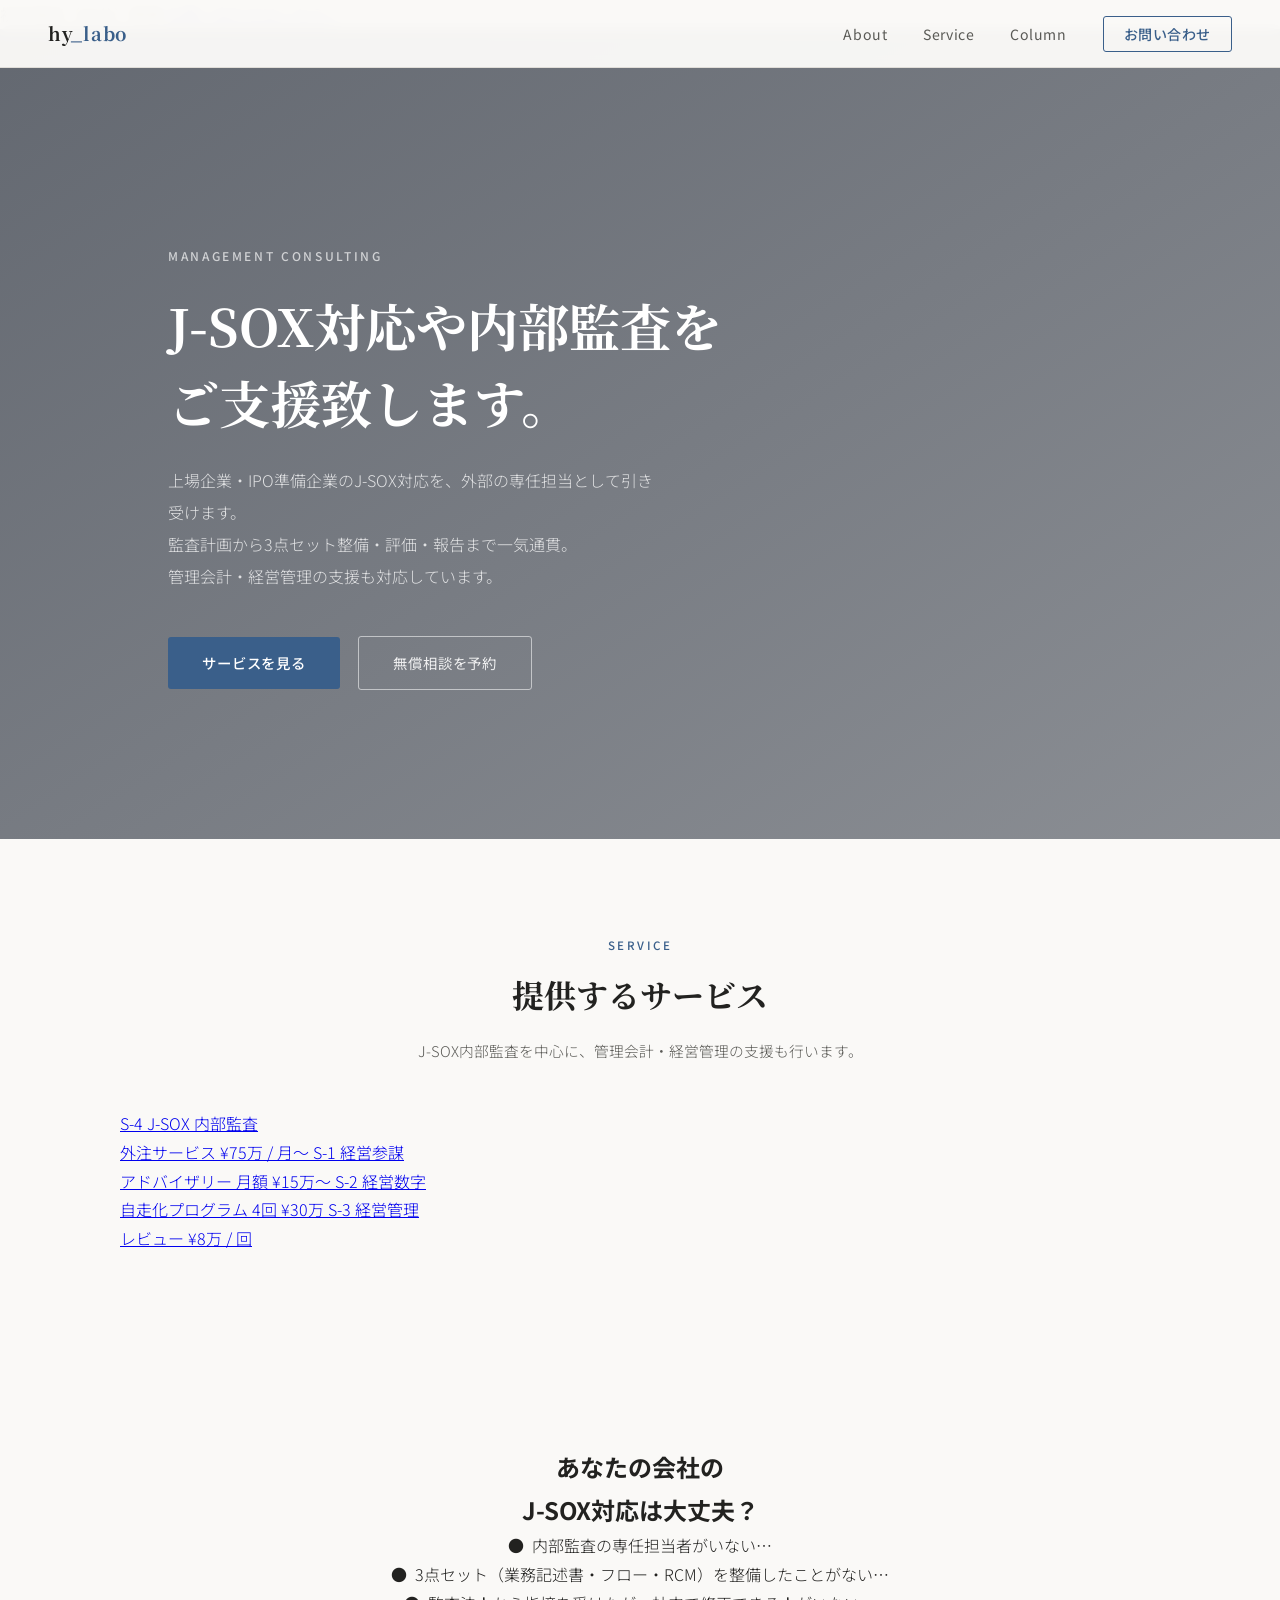
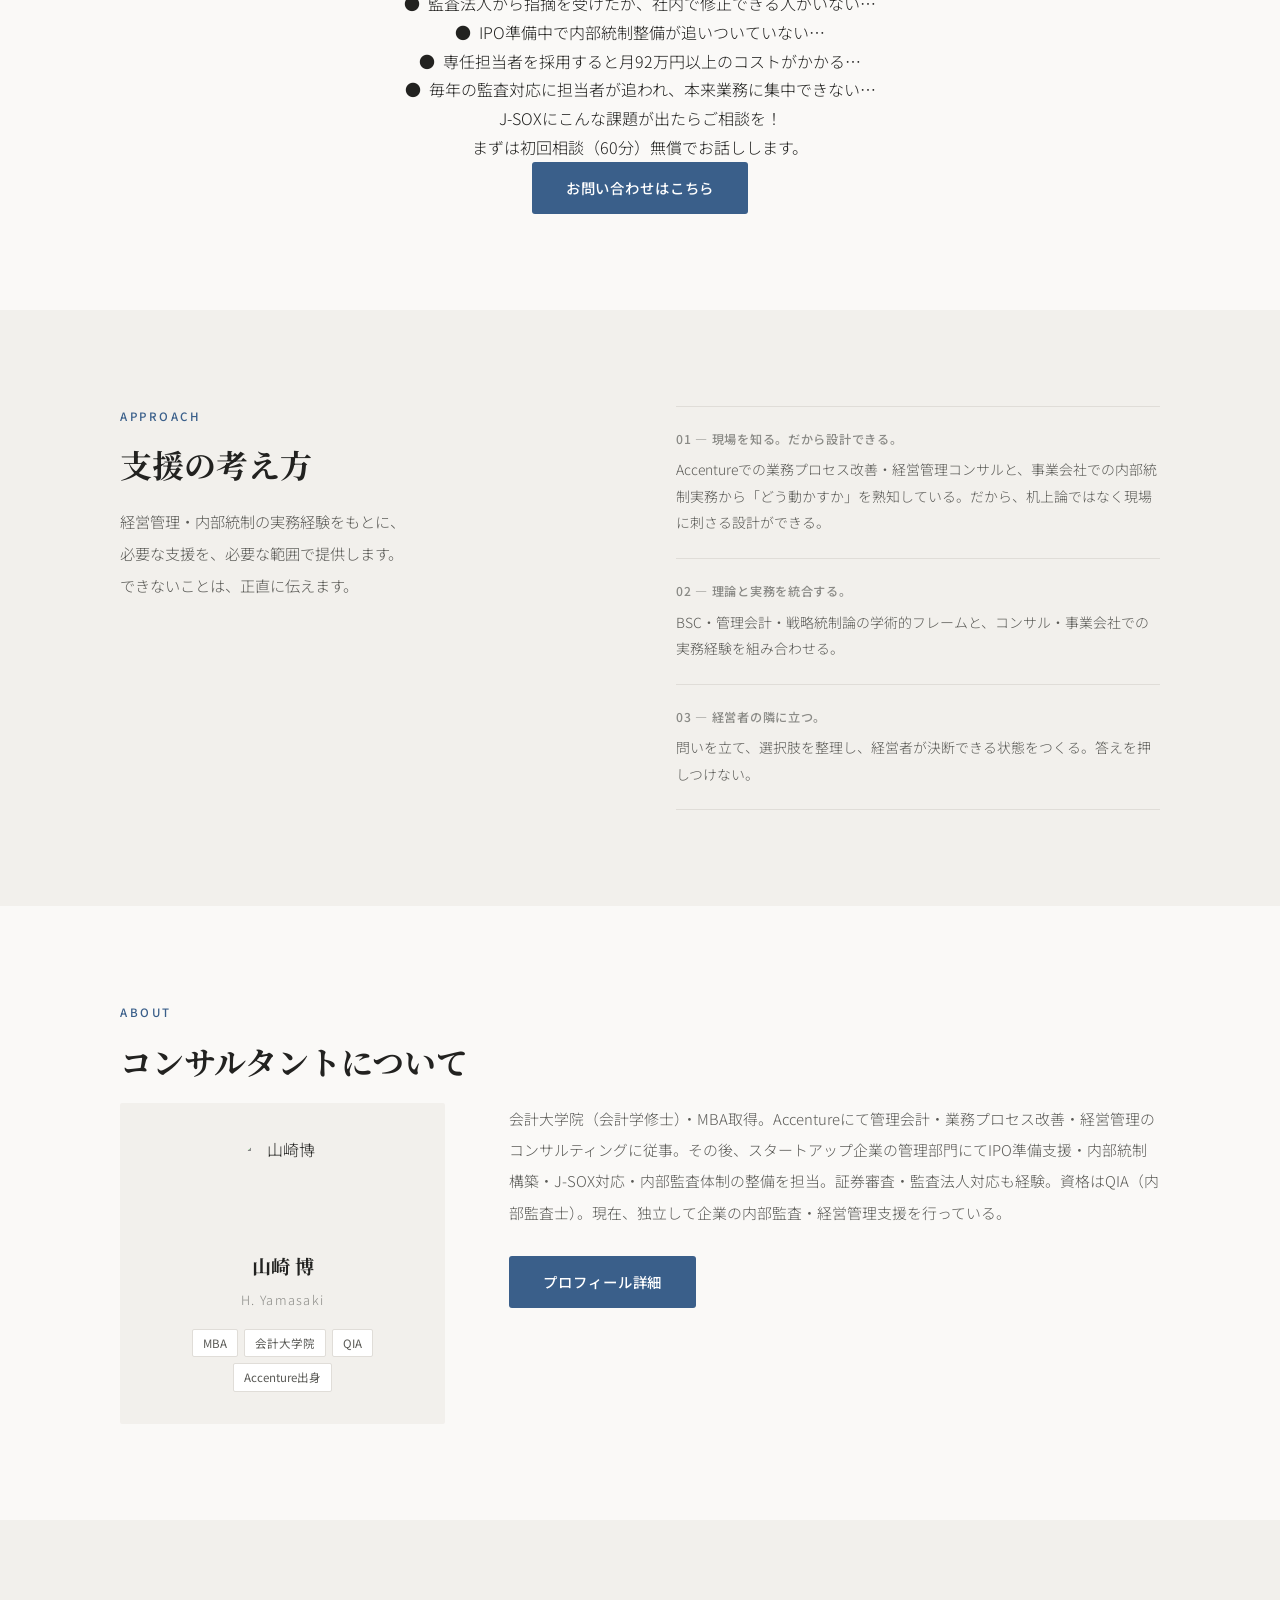
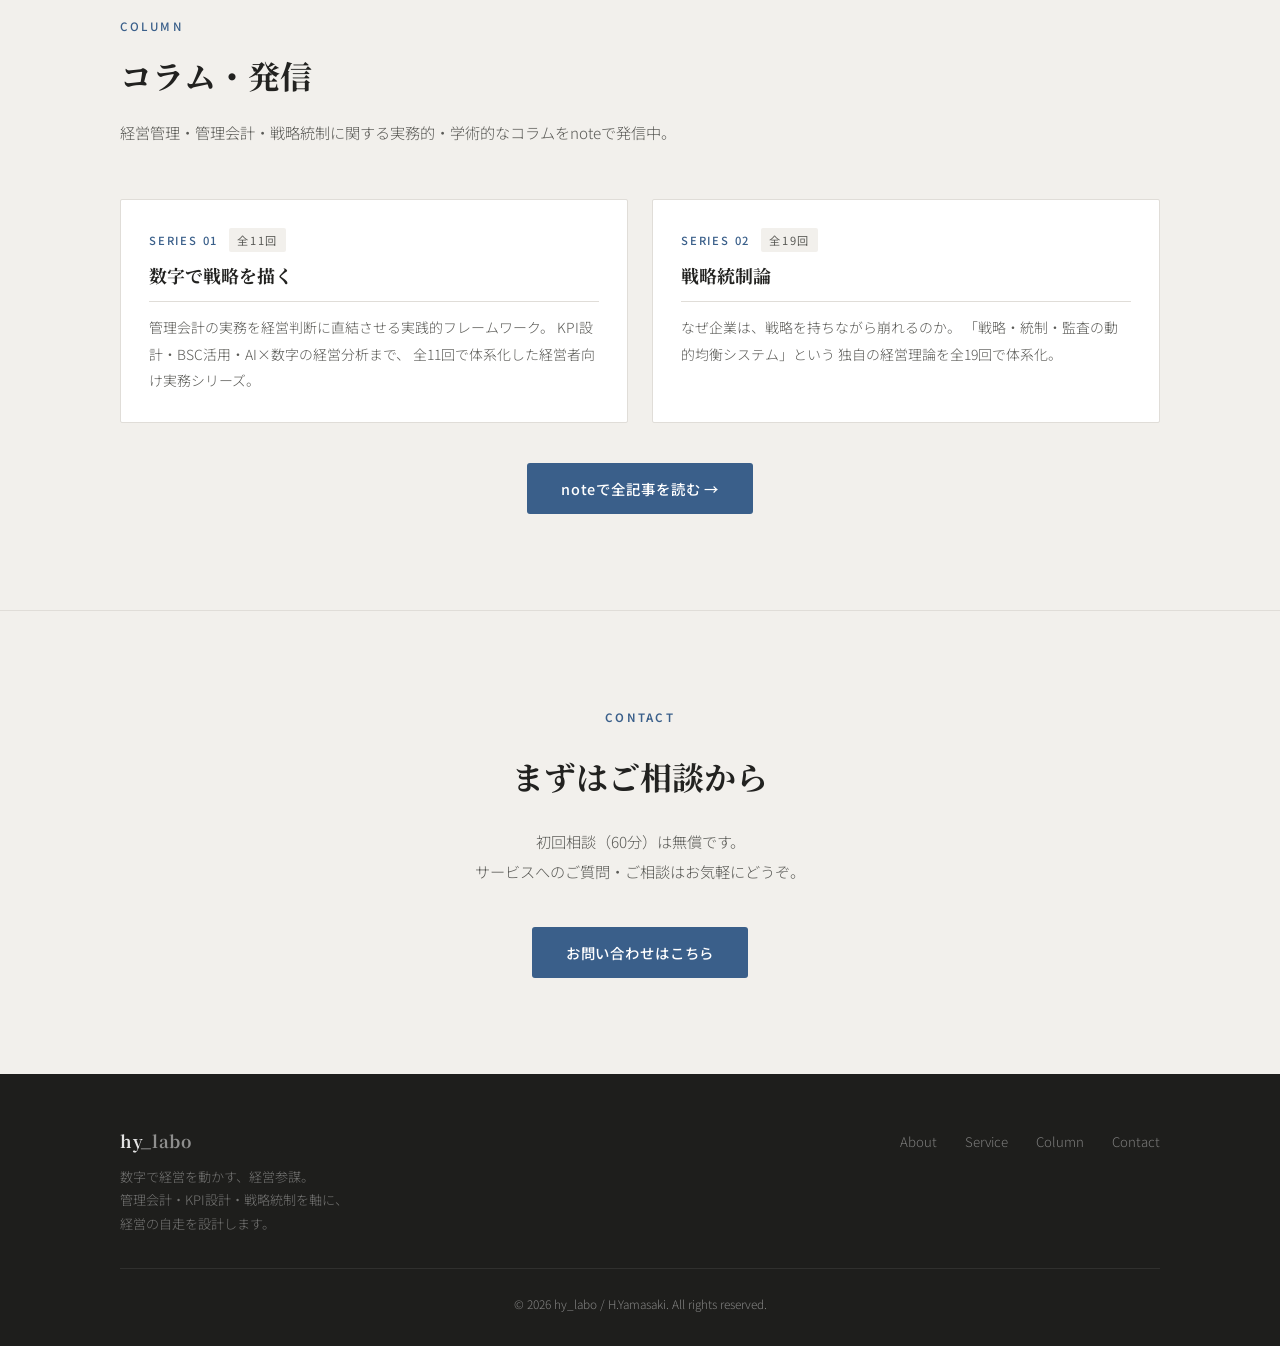
==== commit 6b95c876: "copy: eyebrowをManagement Consultingに変更" ====
--- a/index.html
+++ b/index.html
@@ -40,7 +40,7 @@
   </div>
   <div class="hero-overlay"></div>
   <div class="hero-grid">
-    <p class="hero-eyebrow">経営コンサルタント</p>
+    <p class="hero-eyebrow">Management Consulting</p>
     <h1 class="hero-title">
       J-SOX対応や内部監査を<br>
       ご支援致します。
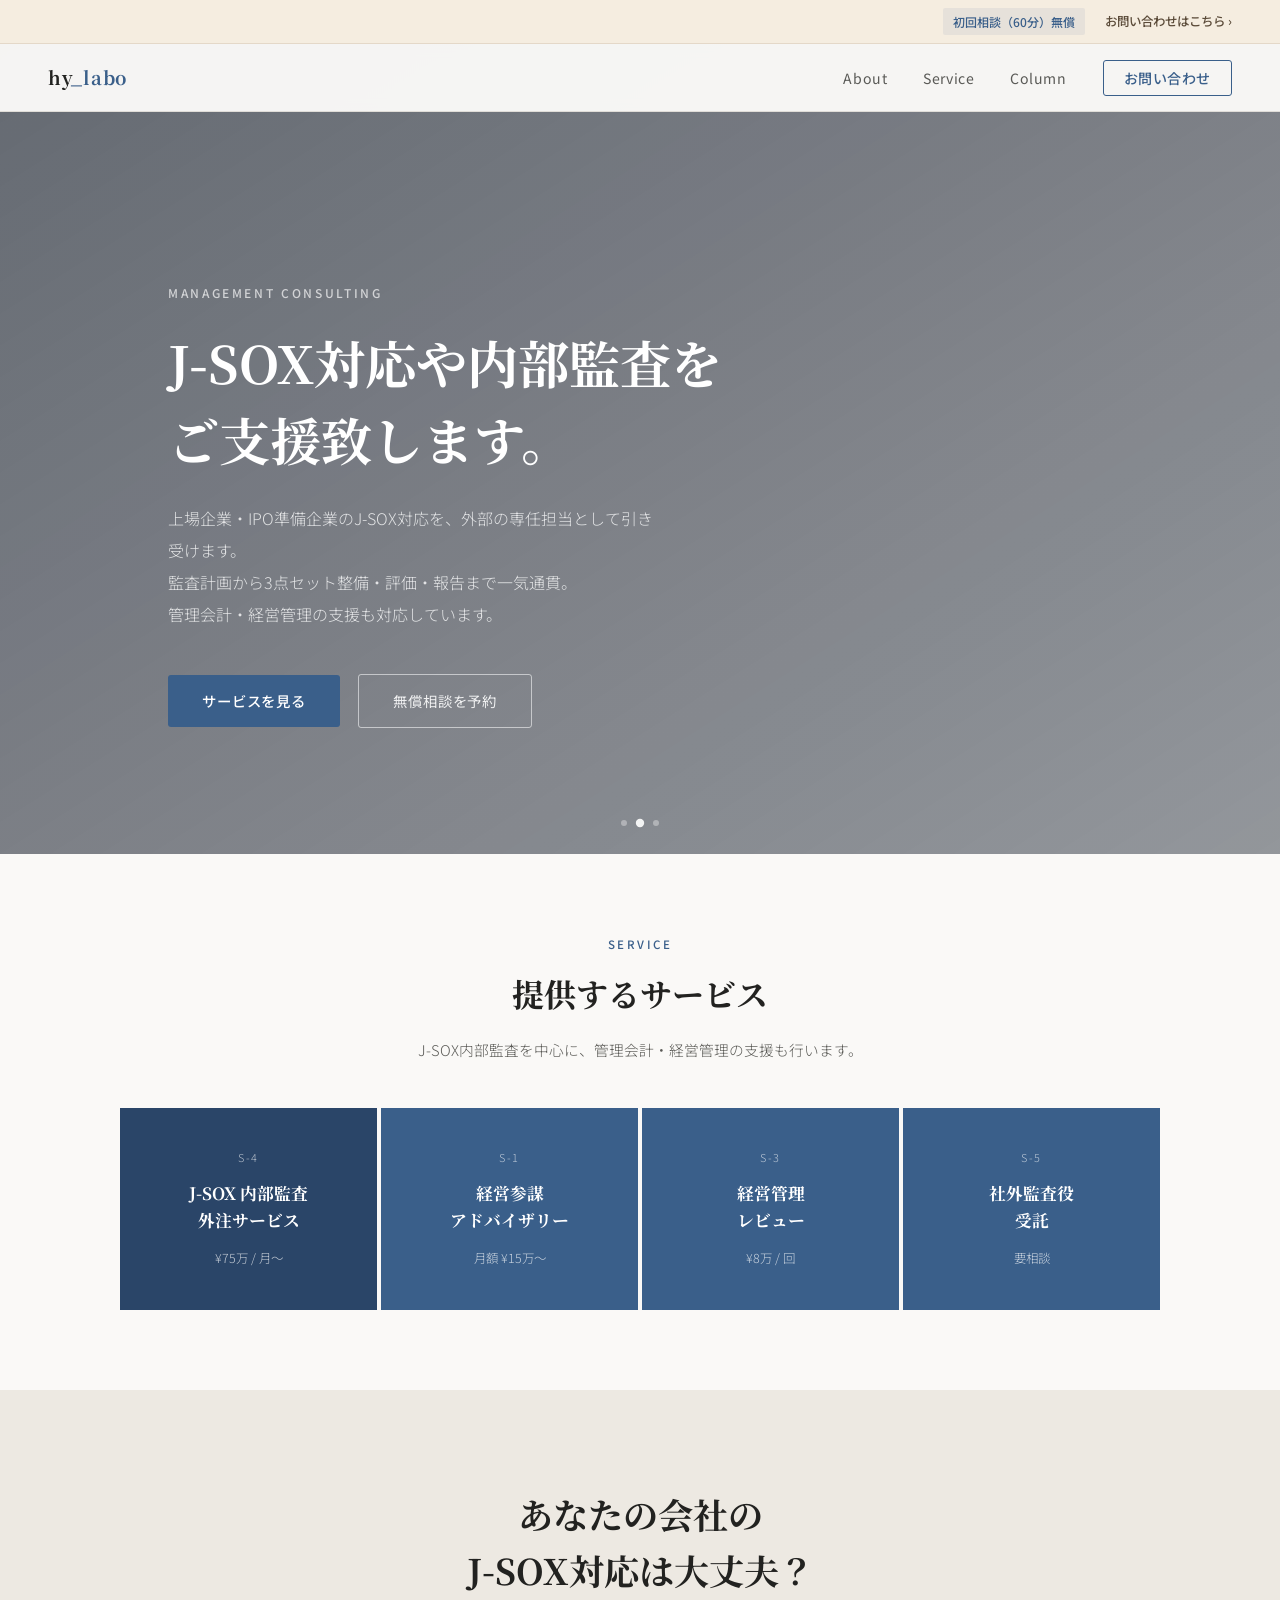
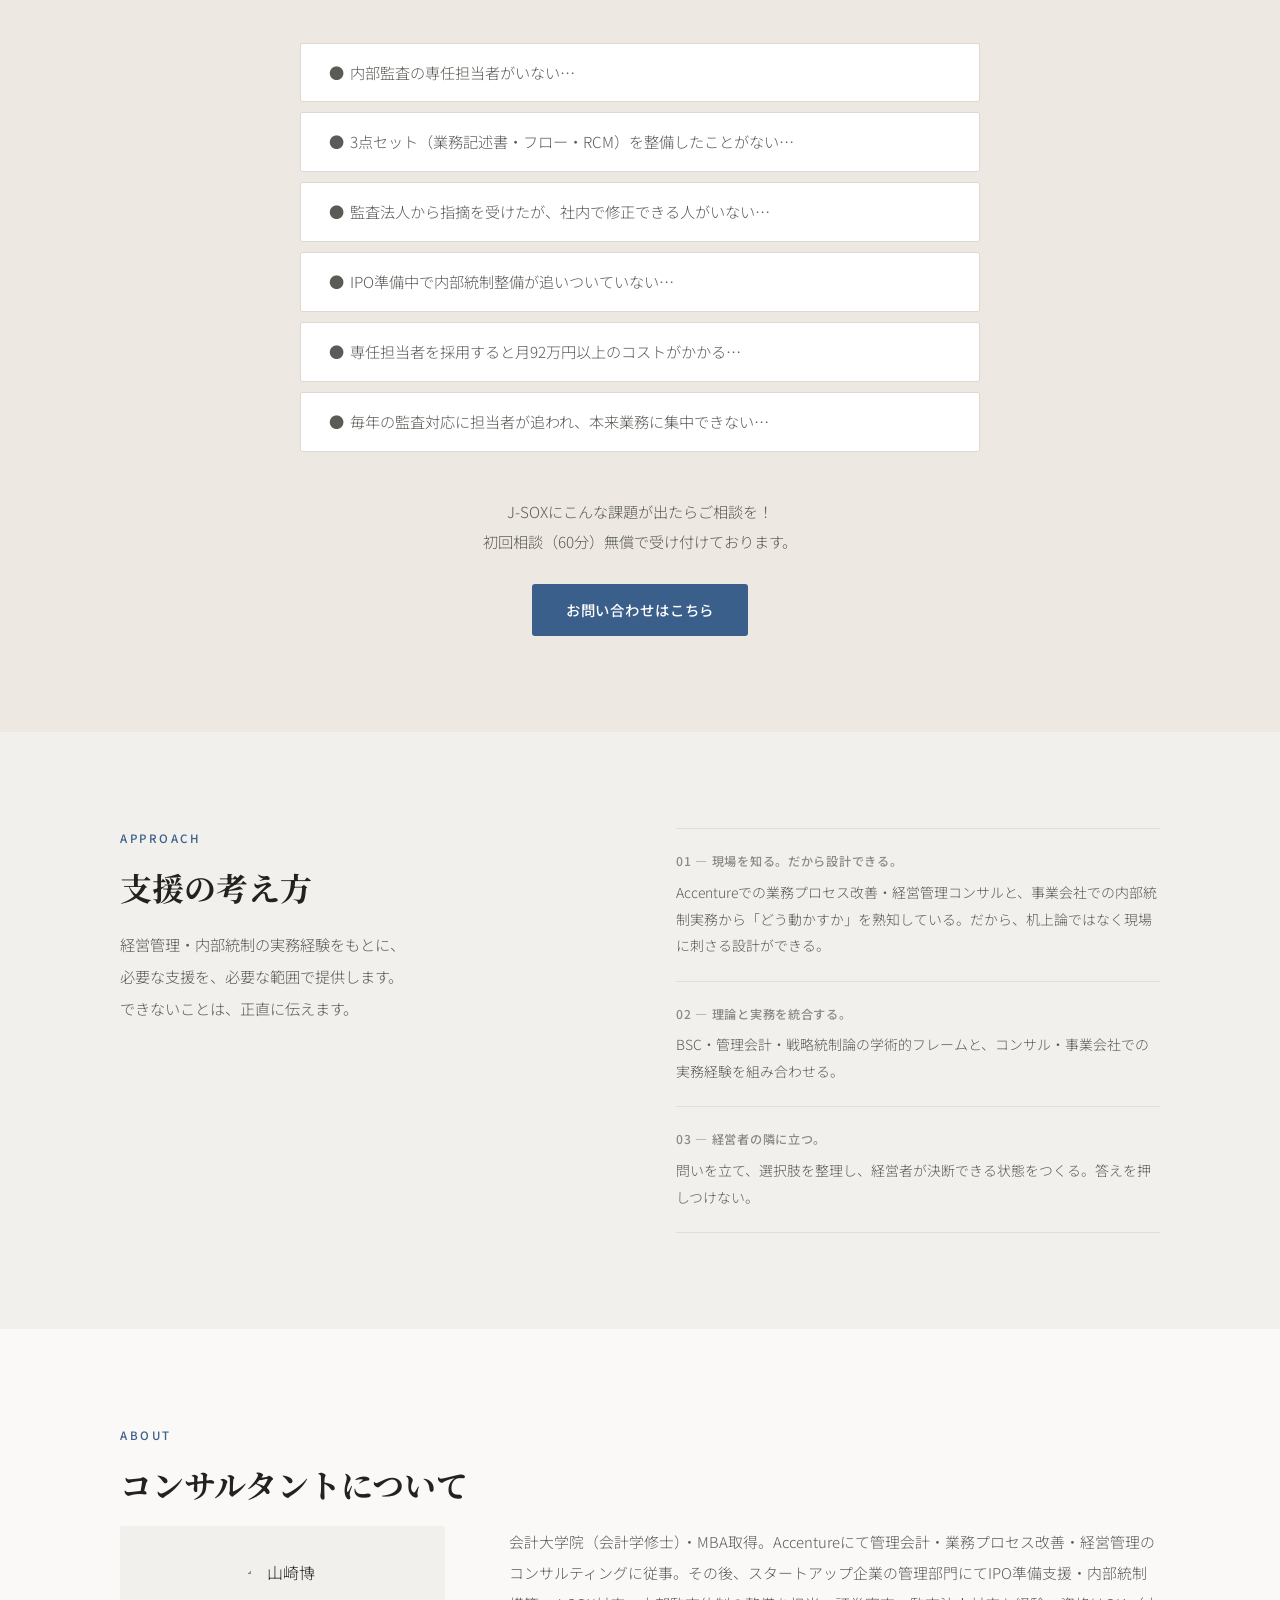
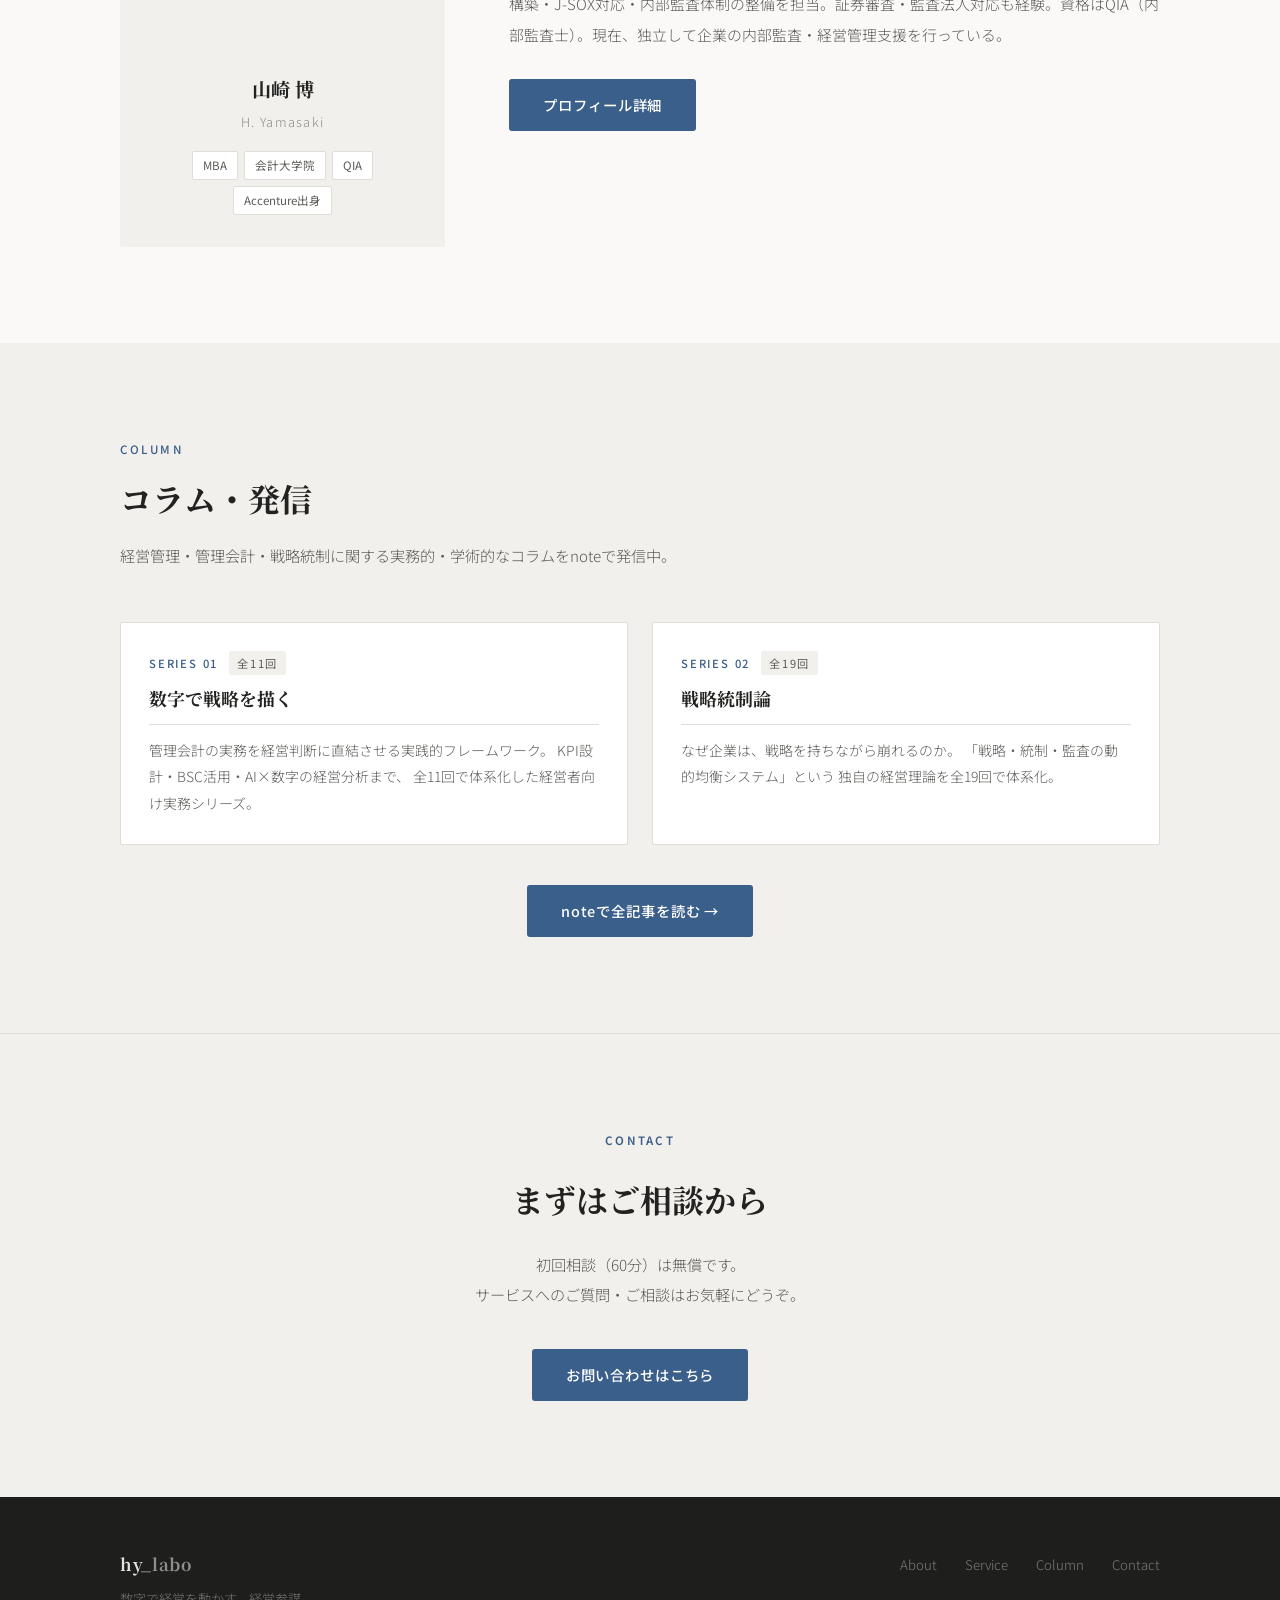
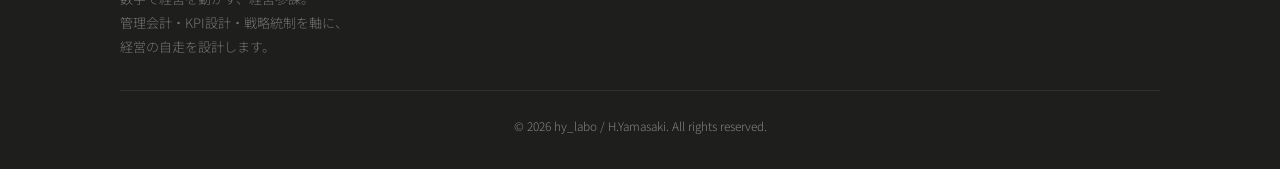
==== commit ed6ad66f: "feat: S-2（経営数字自走化プログラム）を全ページから削除、グリッド4列に戻す、コピー修正" ====
--- a/index.html
+++ b/index.html
@@ -81,15 +81,15 @@
         <span class="svc-box-name">経営参謀<br>アドバイザリー</span>
         <span class="svc-box-price">月額 ¥15万〜</span>
       </a>
-      <a href="service.html" class="svc-box">
-        <span class="svc-box-num">S-2</span>
-        <span class="svc-box-name">経営数字<br>自走化プログラム</span>
-        <span class="svc-box-price">4回 ¥30万</span>
-      </a>
-      <a href="service.html" class="svc-box">
+<a href="service.html" class="svc-box">
         <span class="svc-box-num">S-3</span>
         <span class="svc-box-name">経営管理<br>レビュー</span>
         <span class="svc-box-price">¥8万 / 回</span>
+      </a>
+      <a href="contact.html" class="svc-box">
+        <span class="svc-box-num">S-5</span>
+        <span class="svc-box-name">社外監査役<br>受託</span>
+        <span class="svc-box-price">要相談</span>
       </a>
     </div>
   </div>
@@ -109,7 +109,7 @@
     </div>
     <p class="horror-cta-text">
       J-SOXにこんな課題が出たらご相談を！<br>
-      まずは初回相談（60分）無償でお話しします。
+      初回相談（60分）無償で受け付けております。
     </p>
     <a href="contact.html" class="btn-primary">お問い合わせはこちら</a>
   </div>
--- a/css/style.css
+++ b/css/style.css
@@ -39,10 +39,55 @@
   overflow-x: hidden;
 }
 
+/* ══ TOP BAR ═══════════════════════════════════════ */
+.topbar {
+  background: #f5ede0;
+  border-bottom: 1px solid #e4d8c8;
+  padding: 0 48px;
+  height: 44px;
+  display: flex;
+  align-items: center;
+  justify-content: flex-end;
+  font-size: 0.82rem;
+}
+
+.topbar-brand {
+  font-family: 'Noto Serif JP', serif;
+  font-weight: 600;
+  color: #5a4a38;
+  letter-spacing: 0.04em;
+}
+
+.topbar-right {
+  display: flex;
+  align-items: center;
+  gap: 20px;
+}
+
+.topbar-badge {
+  font-size: 0.75rem;
+  font-weight: 500;
+  color: var(--accent);
+  background: rgba(58,95,138,0.08);
+  padding: 3px 10px;
+  border-radius: 2px;
+}
+
+.topbar-link {
+  font-size: 0.78rem;
+  color: #5a4a38;
+  text-decoration: none;
+  font-weight: 500;
+  transition: color 0.2s;
+}
+
+.topbar-link:hover { color: var(--accent); }
+
 /* ══ NAV ══════════════════════════════════════════ */
 nav {
   position: fixed;
-  inset: 0 0 auto 0;
+  top: 44px;
+  left: 0; right: 0;
   height: 68px;
   display: flex;
   align-items: center;
@@ -100,30 +145,74 @@
 /* ══ HERO ══════════════════════════════════════════ */
 .hero {
   min-height: 90vh;
-  padding-top: 68px;
-  background-image: url('../images/hero-photo.jpg');
+  padding-top: 112px; /* 44px topbar + 68px nav */
+  display: flex;
+  align-items: center;
+  position: relative;
+  overflow: hidden;
+}
+
+.hero::before { display: none; }
+
+/* ── Slider ── */
+.hero-slider {
+  position: absolute;
+  inset: 0;
+  z-index: 0;
+}
+
+.hero-slide {
+  position: absolute;
+  inset: 0;
   background-size: cover;
   background-position: center;
-  display: flex;
-  align-items: center;
-  position: relative;
-}
-
-.hero::before {
-  content: '';
+  transform: translateX(100%);
+  transition: transform 1s cubic-bezier(0.77, 0, 0.175, 1);
+  will-change: transform;
+}
+
+.hero-slide.active { transform: translateX(0); }
+.hero-slide.prev   { transform: translateX(-100%); }
+
+.hero-overlay {
   position: absolute;
   inset: 0;
-  background: linear-gradient(to bottom right, rgba(18,26,40,0.65) 0%, rgba(18,26,40,0.48) 100%);
+  background: linear-gradient(to bottom right, rgba(16,24,38,0.64) 0%, rgba(16,24,38,0.44) 100%);
+  z-index: 1;
+  pointer-events: none;
+}
+
+.hero-dots {
+  position: absolute;
+  bottom: 28px;
+  left: 50%;
+  transform: translateX(-50%);
+  display: flex;
+  gap: 10px;
+  z-index: 3;
+}
+
+.hero-dot {
+  width: 6px;
+  height: 6px;
+  border-radius: 50%;
+  background: rgba(255,255,255,0.35);
+  cursor: pointer;
+  transition: background 0.3s, transform 0.3s;
+}
+
+.hero-dot.active {
+  background: rgba(255,255,255,0.9);
+  transform: scale(1.4);
 }
 
 .hero-grid {
   position: relative;
-  z-index: 1;
+  z-index: 2;
   max-width: var(--max);
   margin: 0 auto;
   padding: 100px 48px;
   width: 100%;
-  /* 2カラムグリッドを廃止 — テキストのみ表示 */
   display: block;
 }
 
@@ -340,6 +429,102 @@
   pointer-events: none;
 }
 
+/* ══ SERVICE BOXES (大型カラーボタン) ══════════════ */
+.svc-section { padding: 80px 48px; background: var(--bg); }
+
+.svc-boxes {
+  display: grid;
+  grid-template-columns: repeat(4, 1fr);
+  gap: 4px;
+}
+
+.svc-box {
+  background: var(--accent);
+  color: #fff;
+  text-decoration: none;
+  padding: 40px 20px;
+  text-align: center;
+  display: flex;
+  flex-direction: column;
+  align-items: center;
+  gap: 12px;
+  min-height: 180px;
+  justify-content: center;
+  transition: background 0.2s, transform 0.15s;
+}
+
+.svc-box:hover {
+  background: var(--accent-dark);
+  transform: translateY(-2px);
+}
+
+.svc-box--main {
+  background: #2a4568; /* より濃いアクセント、主力サービス強調 */
+}
+
+.svc-box--main:hover { background: #1e3256; }
+
+.svc-box-num {
+  font-size: 0.68rem;
+  letter-spacing: 0.18em;
+  opacity: 0.65;
+  font-family: inherit;
+}
+
+.svc-box-name {
+  font-family: 'Noto Serif JP', serif;
+  font-size: 1.05rem;
+  font-weight: 700;
+  line-height: 1.6;
+}
+
+.svc-box-price {
+  font-size: 0.78rem;
+  opacity: 0.72;
+  margin-top: 2px;
+}
+
+/* ══ HORROR / PAIN POINTS ══════════════════════════ */
+.horror-section {
+  padding: 96px 48px;
+  background: #ede9e2;
+  position: relative;
+}
+
+.horror-title {
+  font-family: 'Noto Serif JP', serif;
+  font-size: clamp(1.55rem, 2.8vw, 2.2rem);
+  font-weight: 700;
+  color: var(--text);
+  margin-bottom: 44px;
+  line-height: 1.6;
+}
+
+.horror-list {
+  max-width: 680px;
+  margin: 0 auto 44px;
+  display: grid;
+  gap: 10px;
+  text-align: left;
+}
+
+.horror-item {
+  background: #fff;
+  border: 1px solid #ddd9d2;
+  padding: 16px 28px;
+  font-size: 0.95rem;
+  color: var(--text-mid);
+  border-radius: 2px;
+  line-height: 1.7;
+}
+
+.horror-cta-text {
+  font-size: 0.95rem;
+  color: var(--text-mid);
+  margin-bottom: 28px;
+  line-height: 2;
+}
+
 /* ══ PHILOSOPHY ════════════════════════════════════ */
 .philosophy-section {
   background: var(--bg-alt);
@@ -769,7 +954,7 @@
 
 /* ══ PAGE HERO ═════════════════════════════════════ */
 .page-hero {
-  padding: 144px 48px 68px;
+  padding: 188px 48px 68px; /* 44 topbar + 68 nav + 76 space */
   background: var(--bg-alt);
   border-bottom: 1px solid var(--border);
   position: relative;
@@ -838,10 +1023,14 @@
 /* ══ RESPONSIVE ════════════════════════════════════ */
 @media (max-width: 960px) {
   section { padding: 68px 24px; }
+  .svc-section { padding: 64px 24px; }
+  .horror-section { padding: 72px 24px; }
   nav { padding: 0 24px; }
+  .topbar { padding: 0 24px; }
   footer { padding: 44px 24px 28px; }
 
   .hero-grid { padding: 80px 24px; }
+  .svc-boxes { grid-template-columns: repeat(3, 1fr); }
   .service-grid { grid-template-columns: 1fr; }
   .about-grid { grid-template-columns: 1fr; gap: 32px; }
   .column-grid { grid-template-columns: 1fr; }
@@ -852,8 +1041,11 @@
 
 @media (max-width: 640px) {
   .nav-links li:not(:last-child) { display: none; }
-  .page-hero { padding: 116px 24px 52px; }
+  nav { top: 44px; }
+  .page-hero { padding: 156px 24px 52px; }
   .hero-title { font-size: 1.85rem; }
   .contact-form { padding: 22px 16px; }
   .btn-secondary { margin-left: 0; margin-top: 10px; display: block; width: fit-content; }
-}
+  .topbar-right { display: none; }
+  .svc-boxes { grid-template-columns: repeat(2, 1fr); }
+}
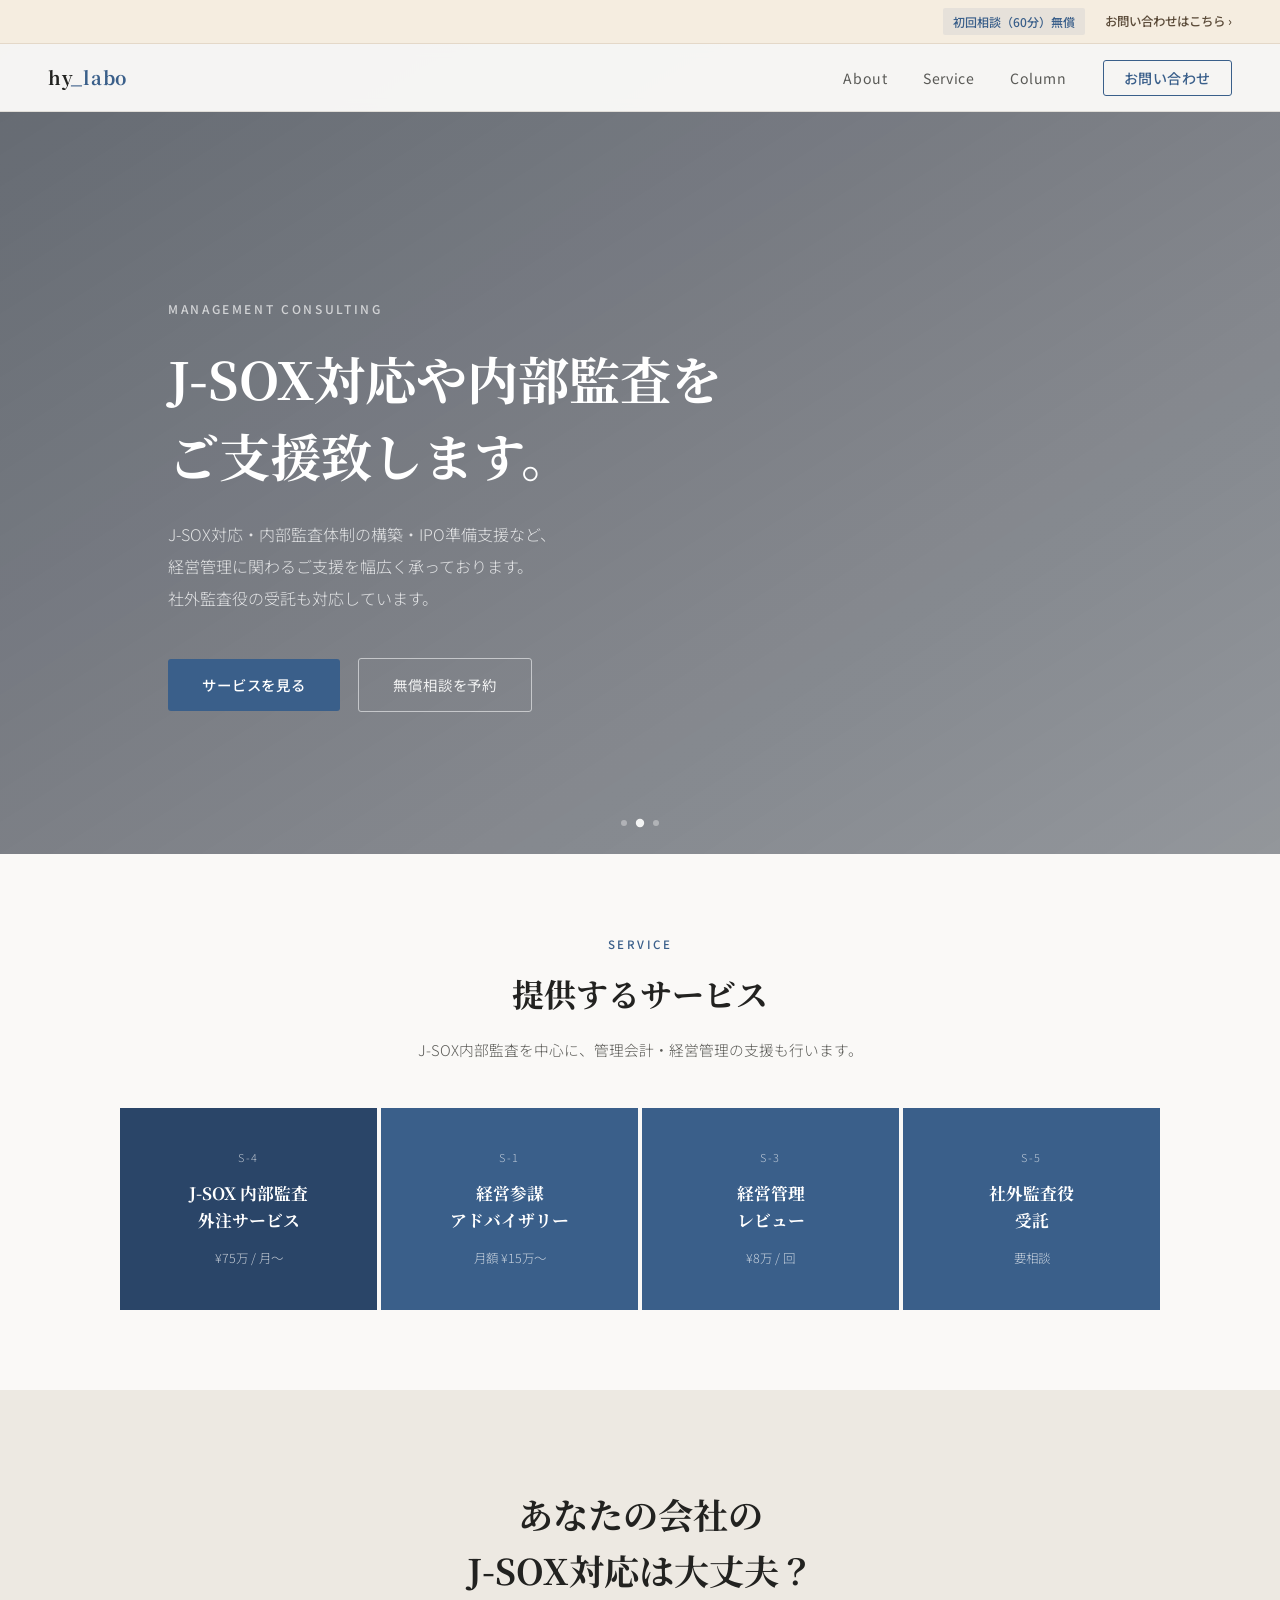
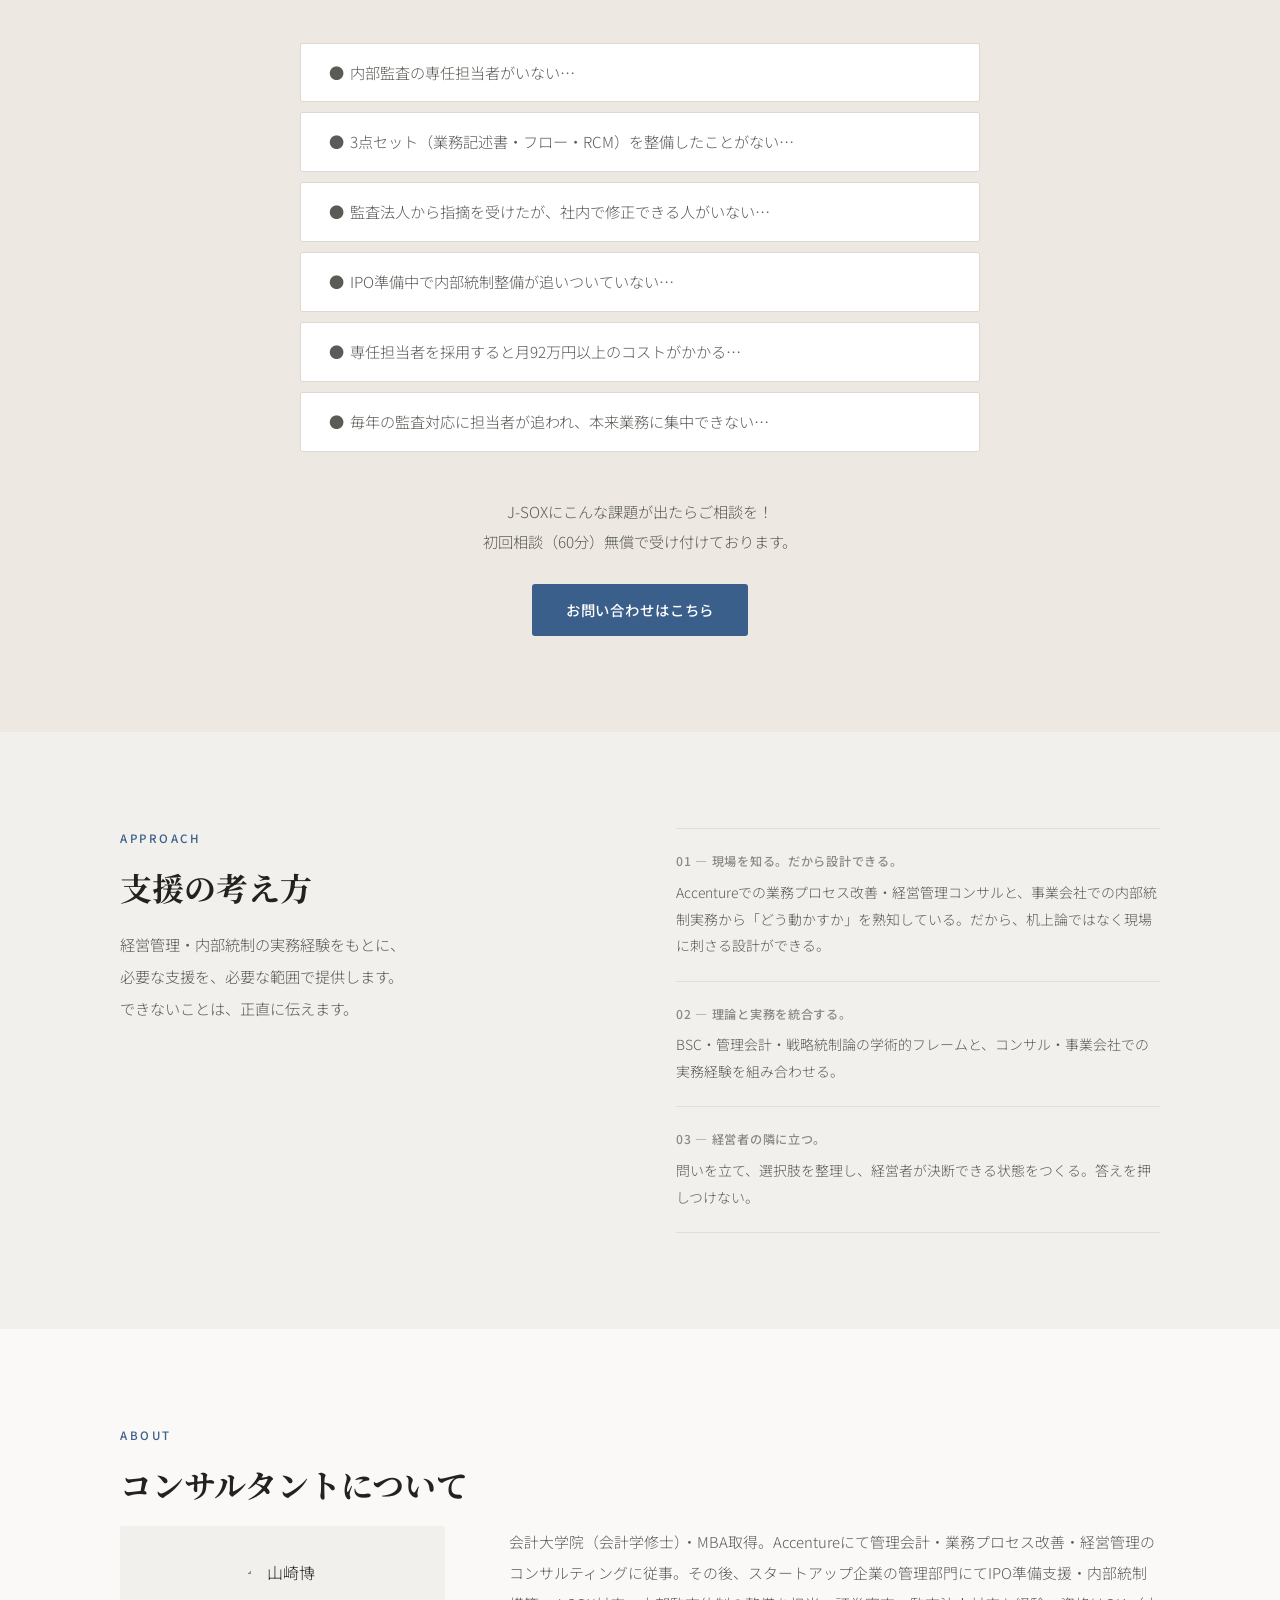
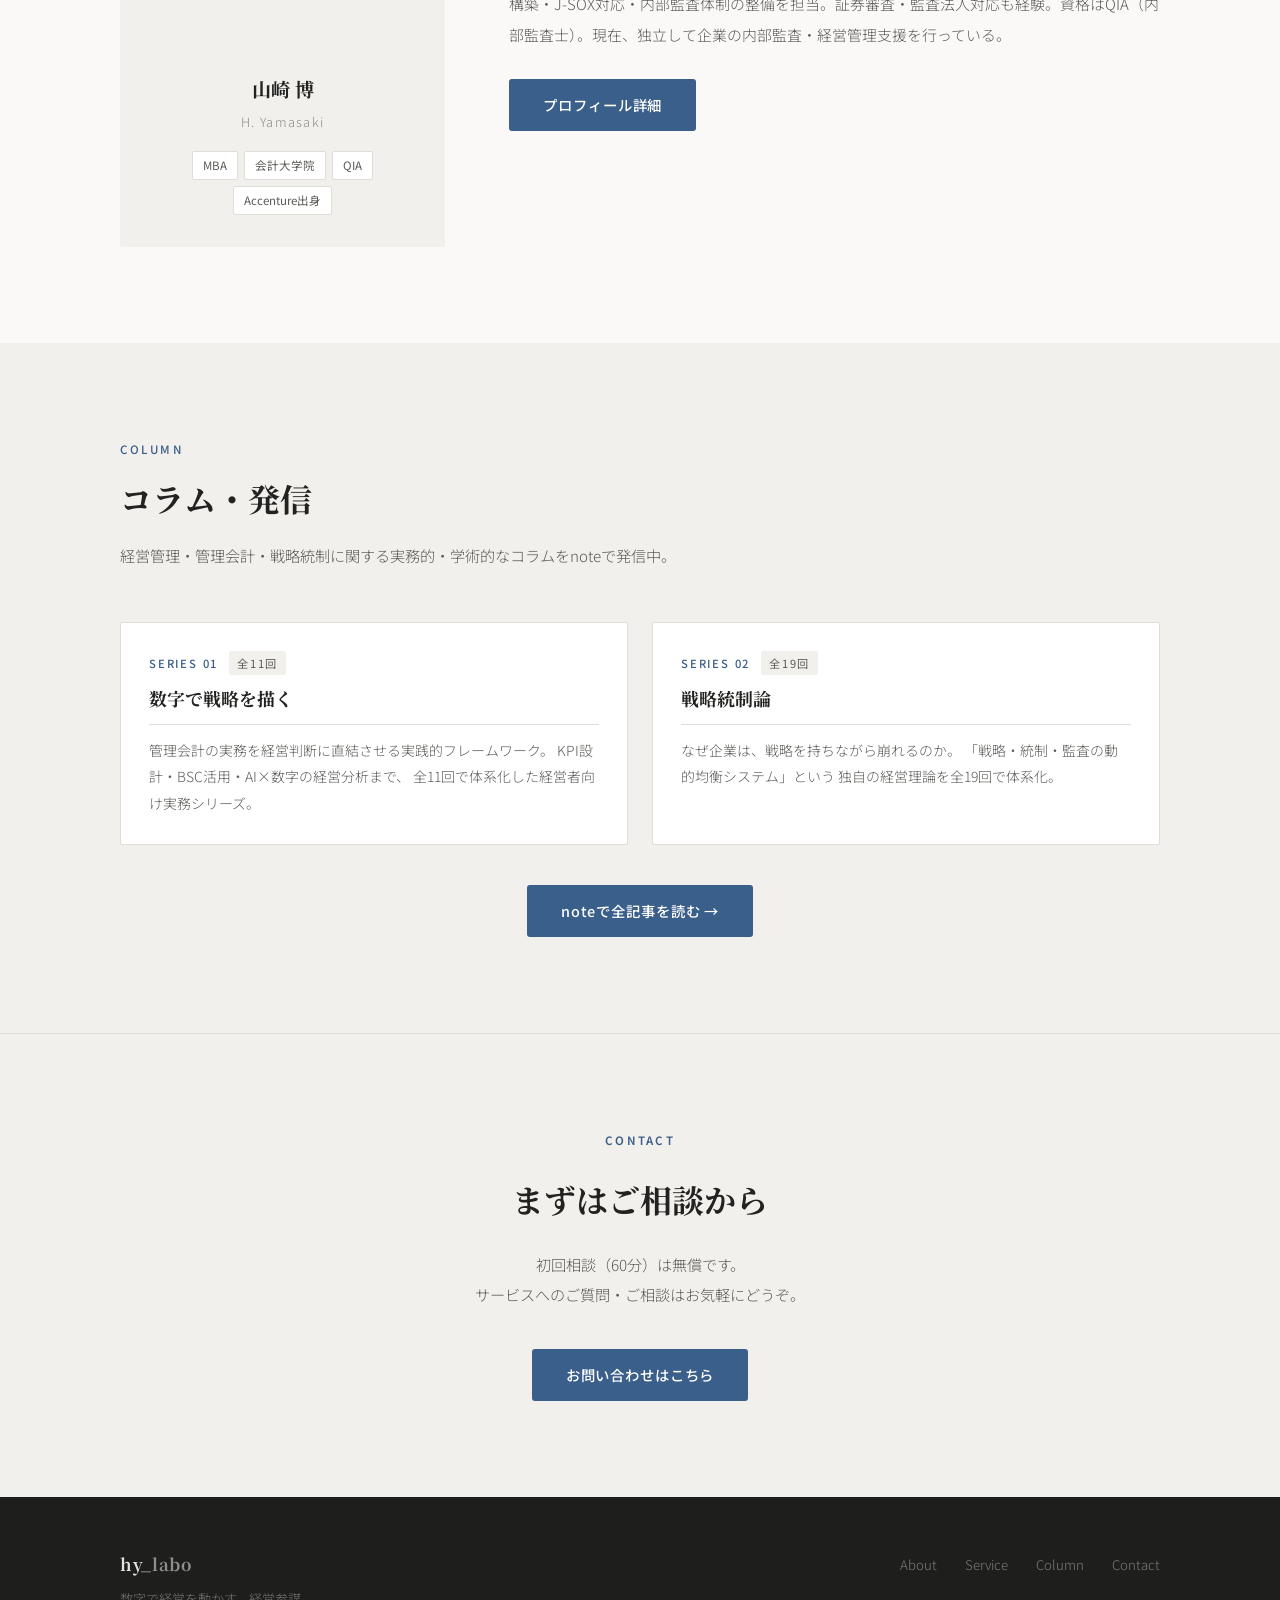
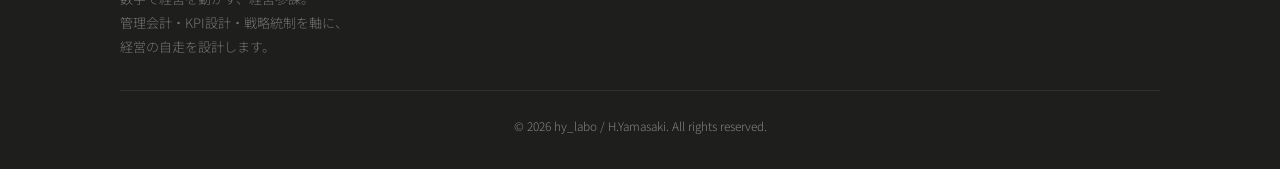
==== commit cd498445: "copy: ヒーロー説明文をターゲット限定しない表現に変更" ====
--- a/index.html
+++ b/index.html
@@ -46,9 +46,9 @@
       ご支援致します。
     </h1>
     <p class="hero-desc">
-      上場企業・IPO準備企業のJ-SOX対応を、外部の専任担当として引き受けます。<br>
-      監査計画から3点セット整備・評価・報告まで一気通貫。<br>
-      管理会計・経営管理の支援も対応しています。
+      J-SOX対応・内部監査体制の構築・IPO準備支援など、<br>
+      経営管理に関わるご支援を幅広く承っております。<br>
+      社外監査役の受託も対応しています。
     </p>
     <div>
       <a href="service.html" class="btn-primary">サービスを見る</a>
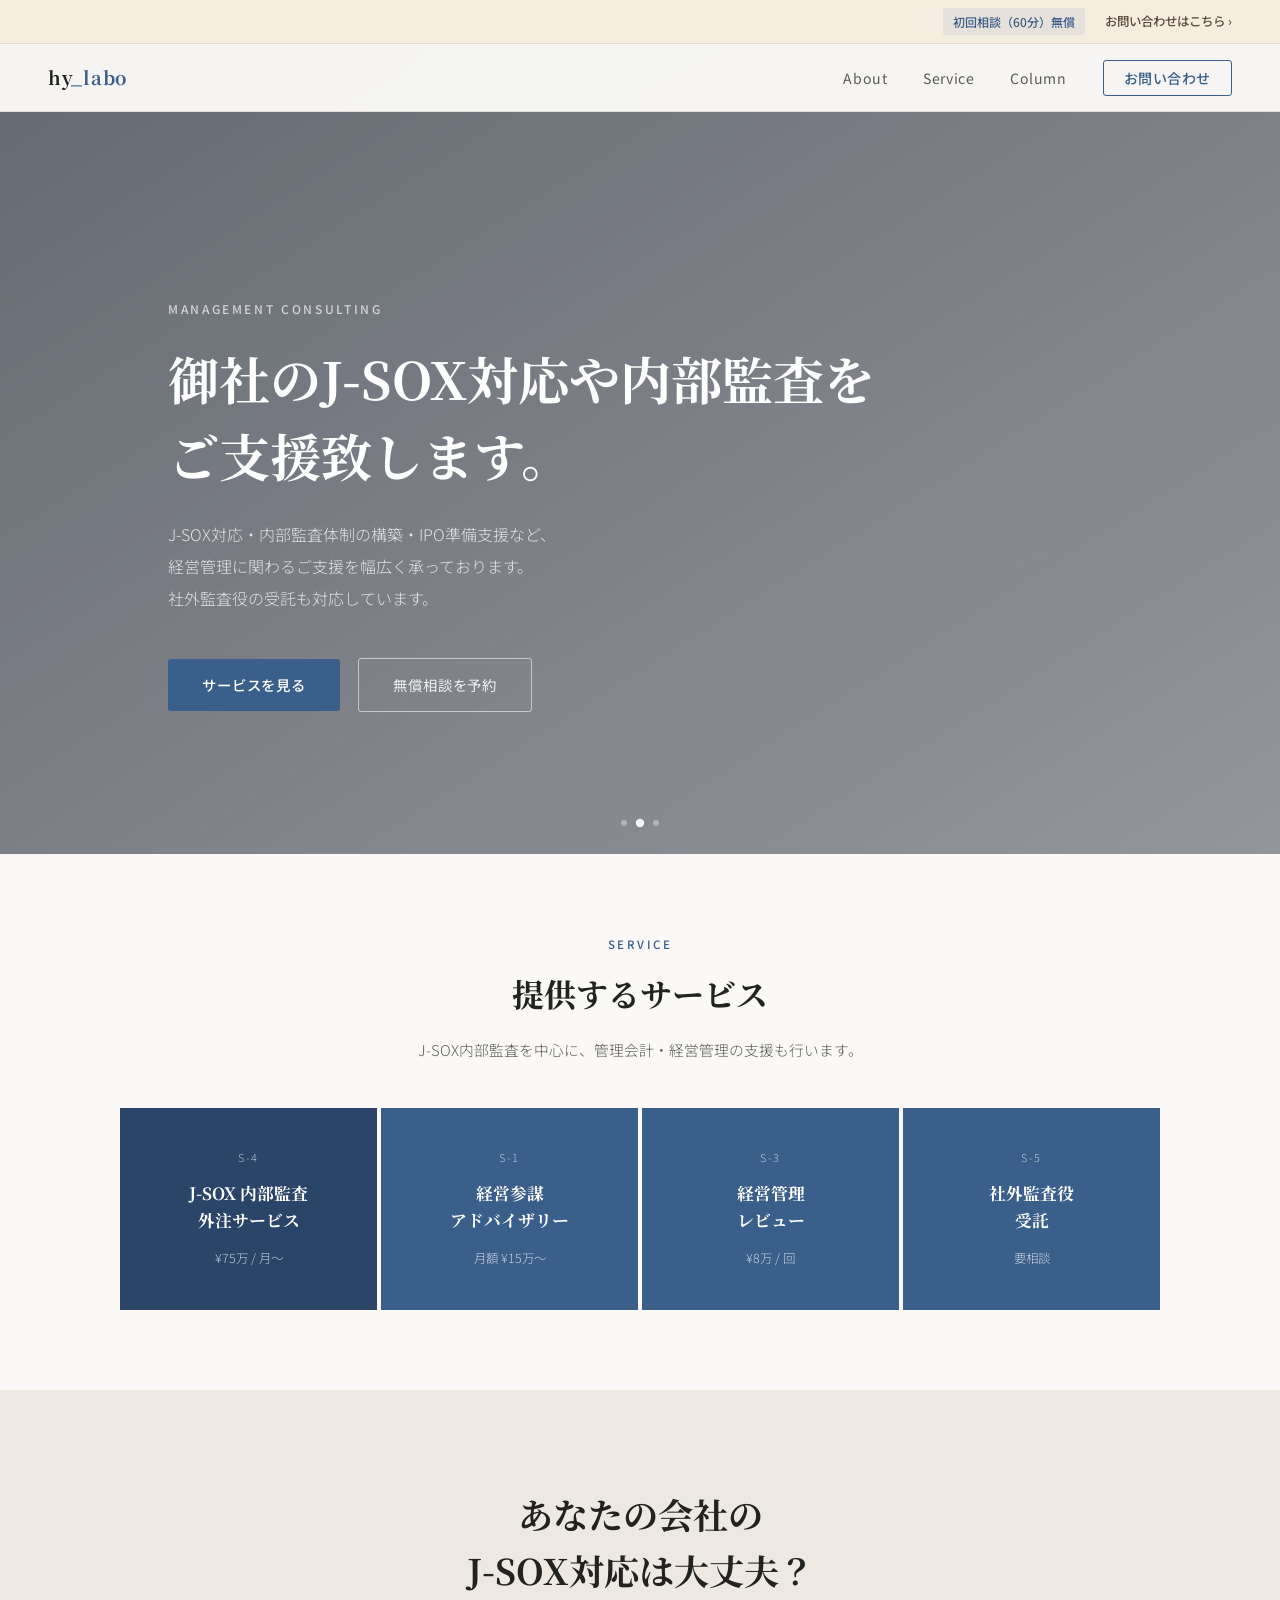
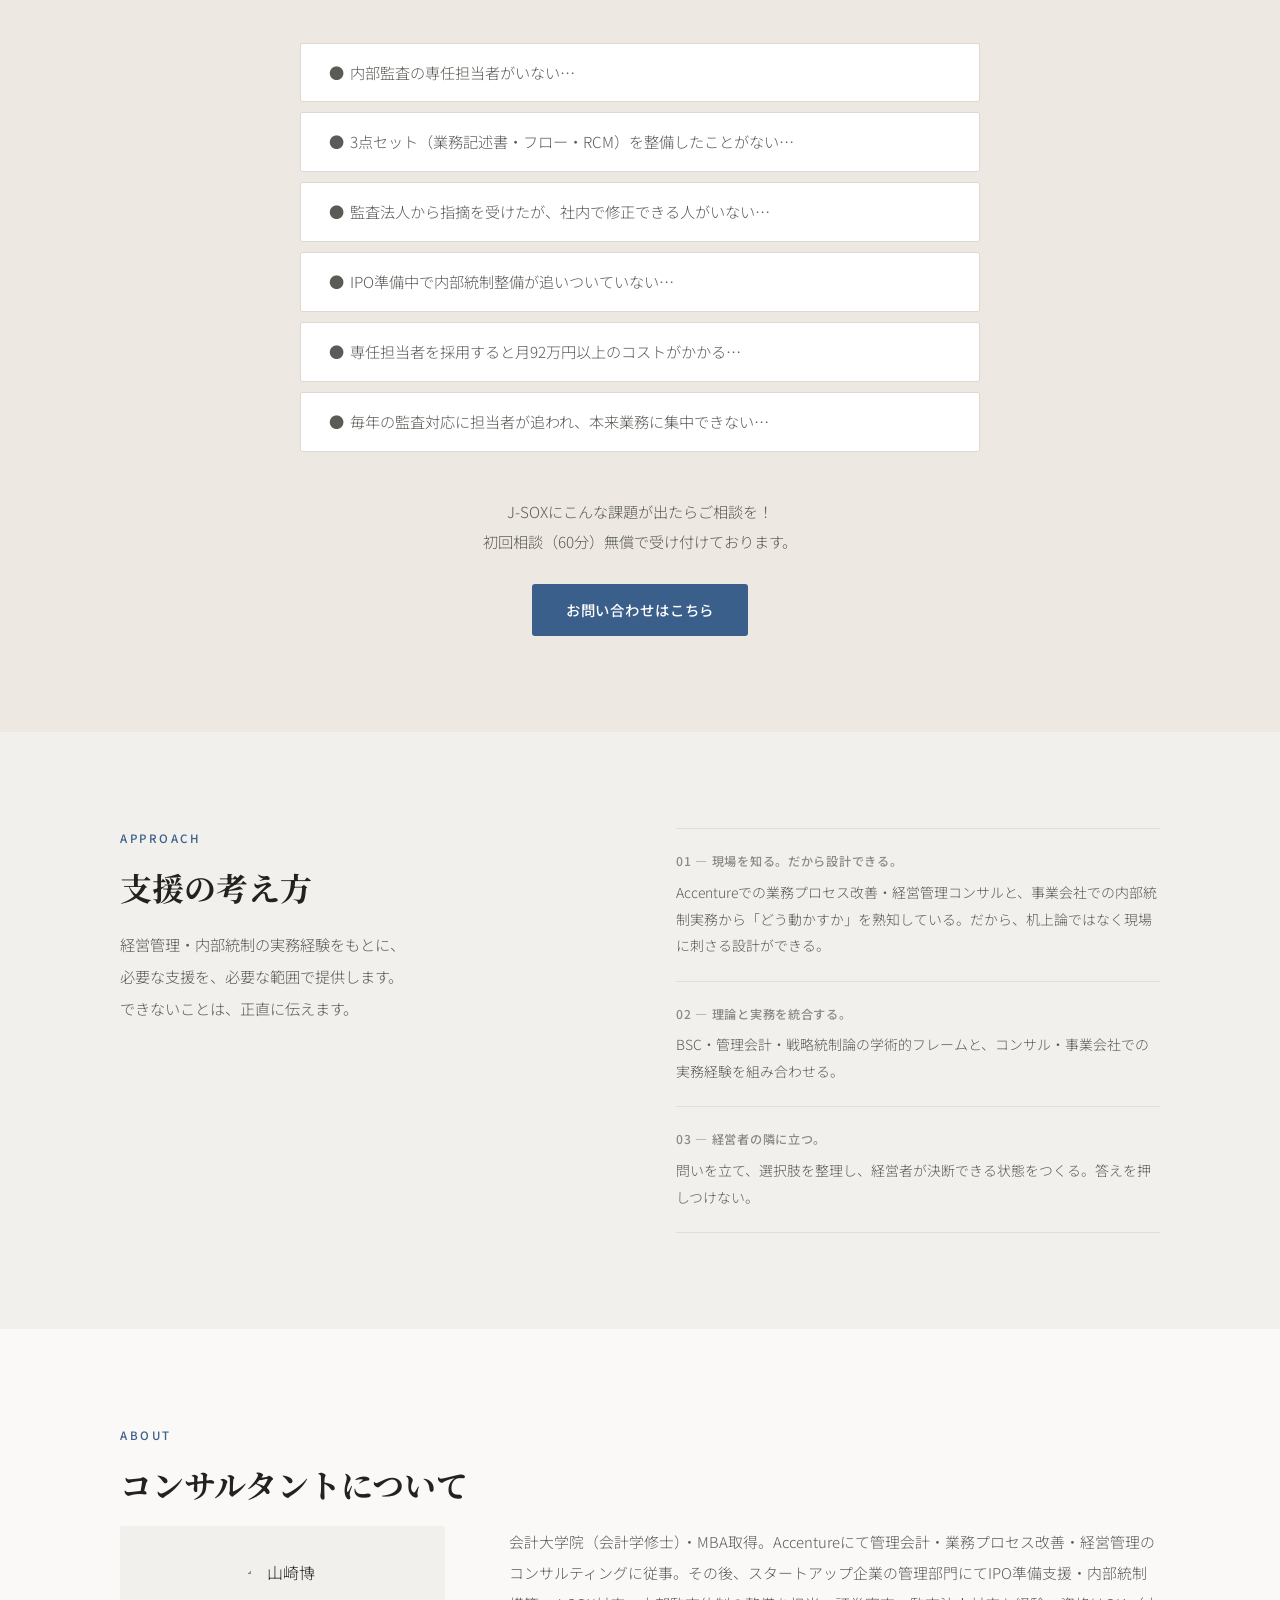
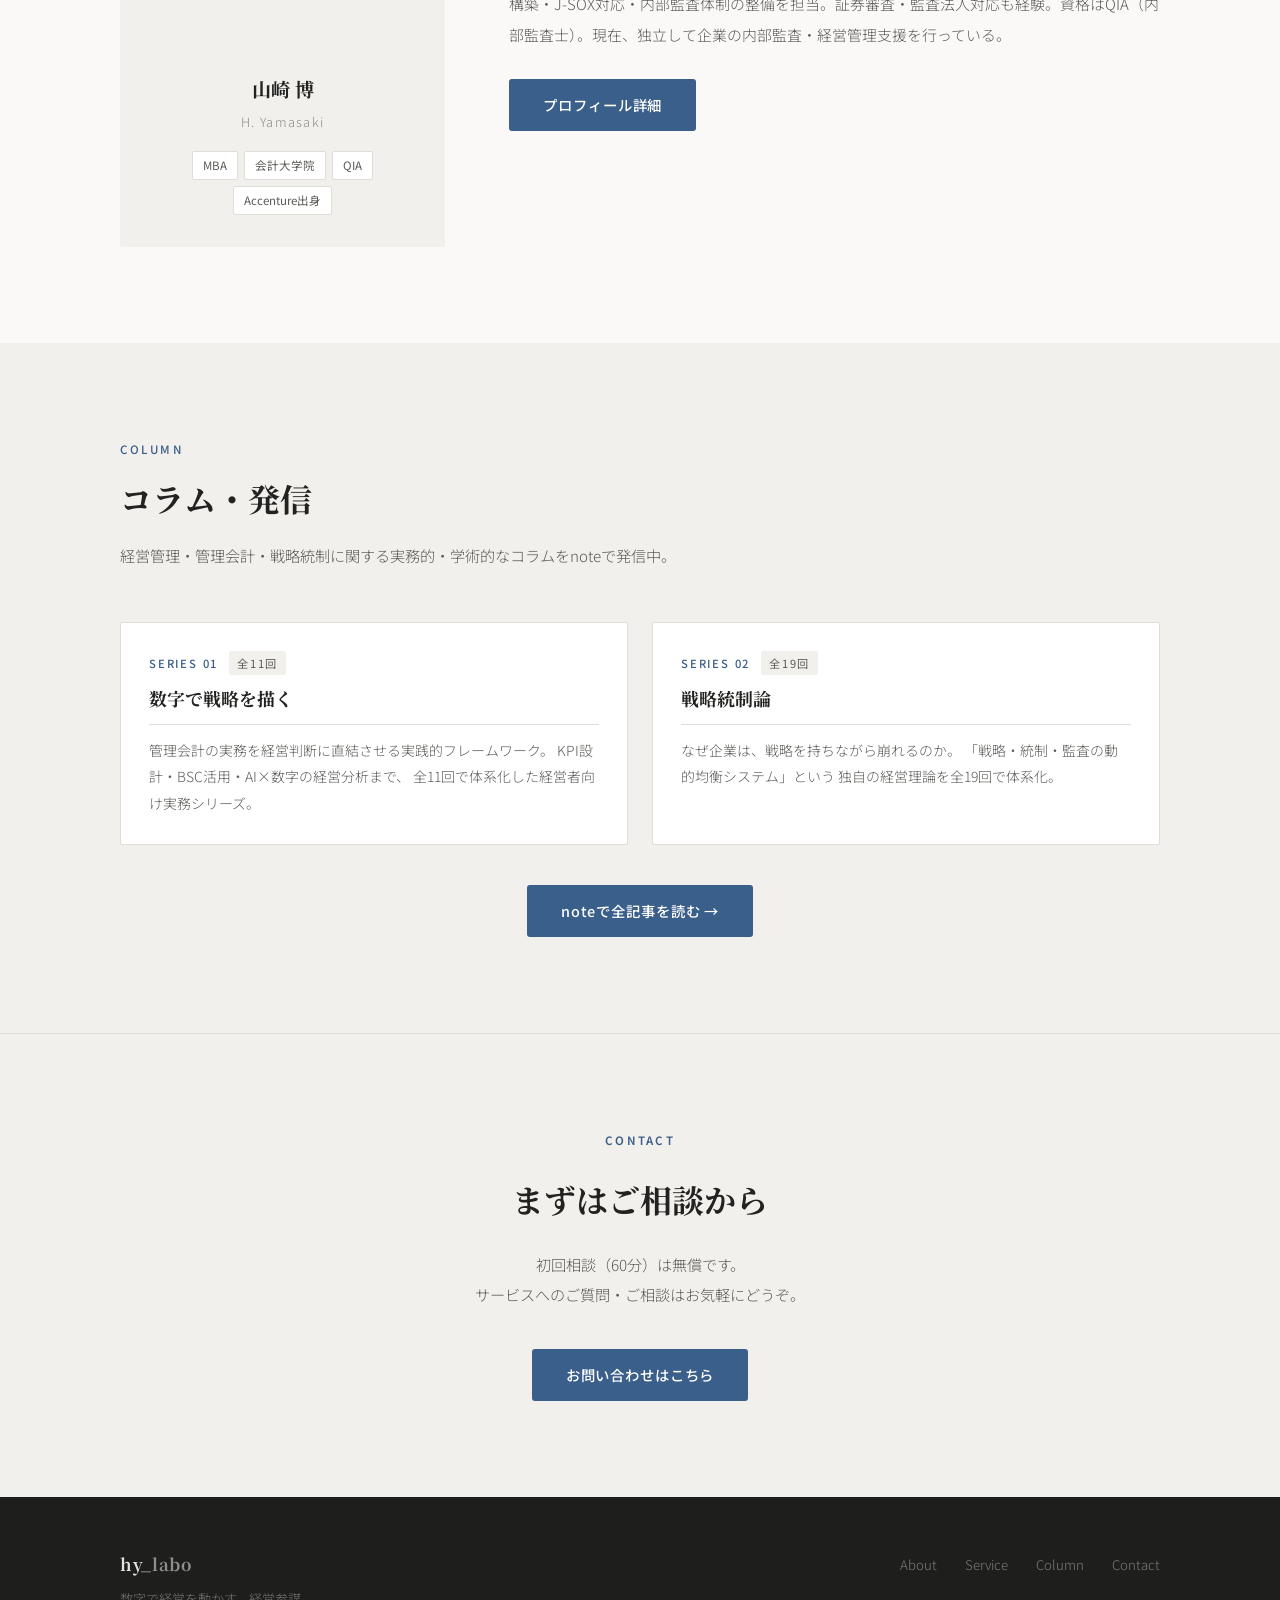
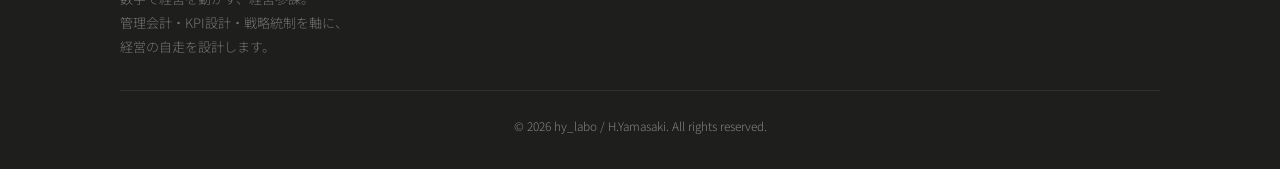
==== commit 26df680a: "copy: ヒーロータイトルに御社を追加" ====
--- a/index.html
+++ b/index.html
@@ -42,7 +42,7 @@
   <div class="hero-grid">
     <p class="hero-eyebrow">Management Consulting</p>
     <h1 class="hero-title">
-      J-SOX対応や内部監査を<br>
+      御社のJ-SOX対応や内部監査を<br>
       ご支援致します。
     </h1>
     <p class="hero-desc">
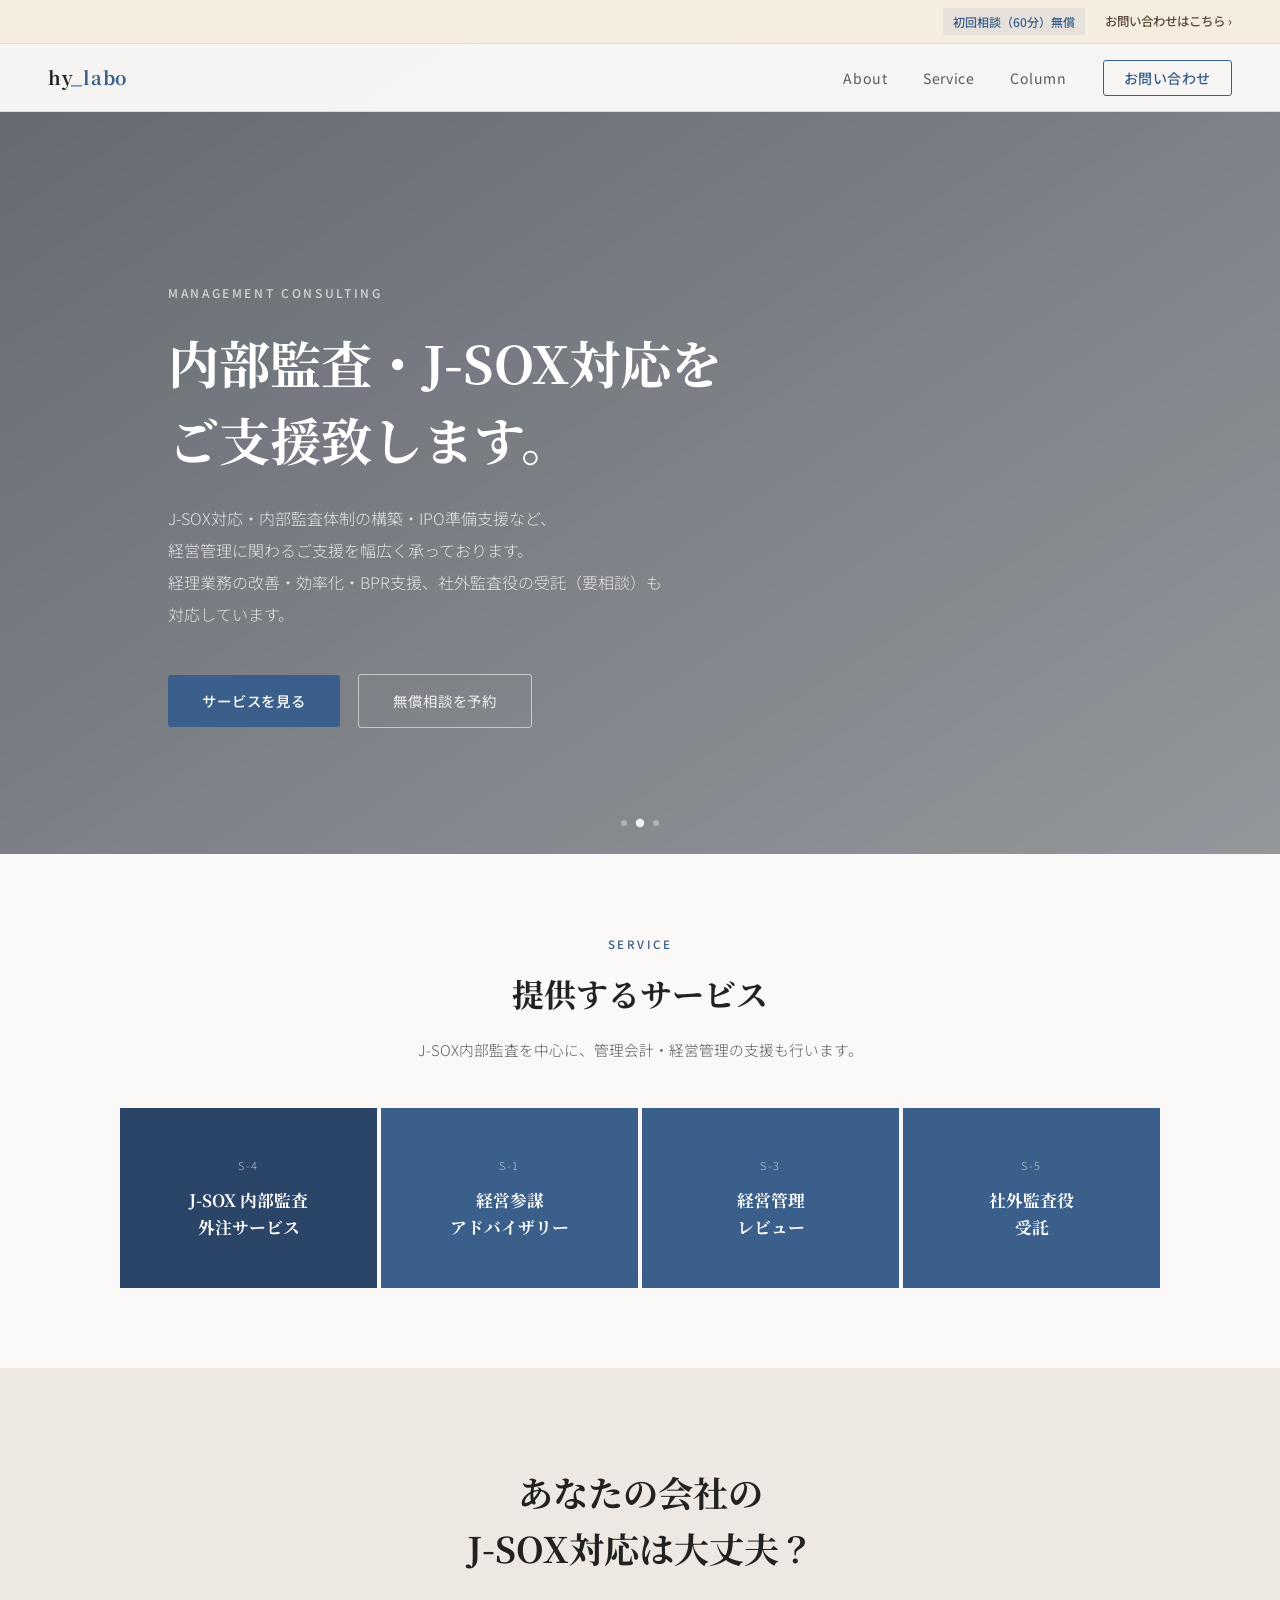
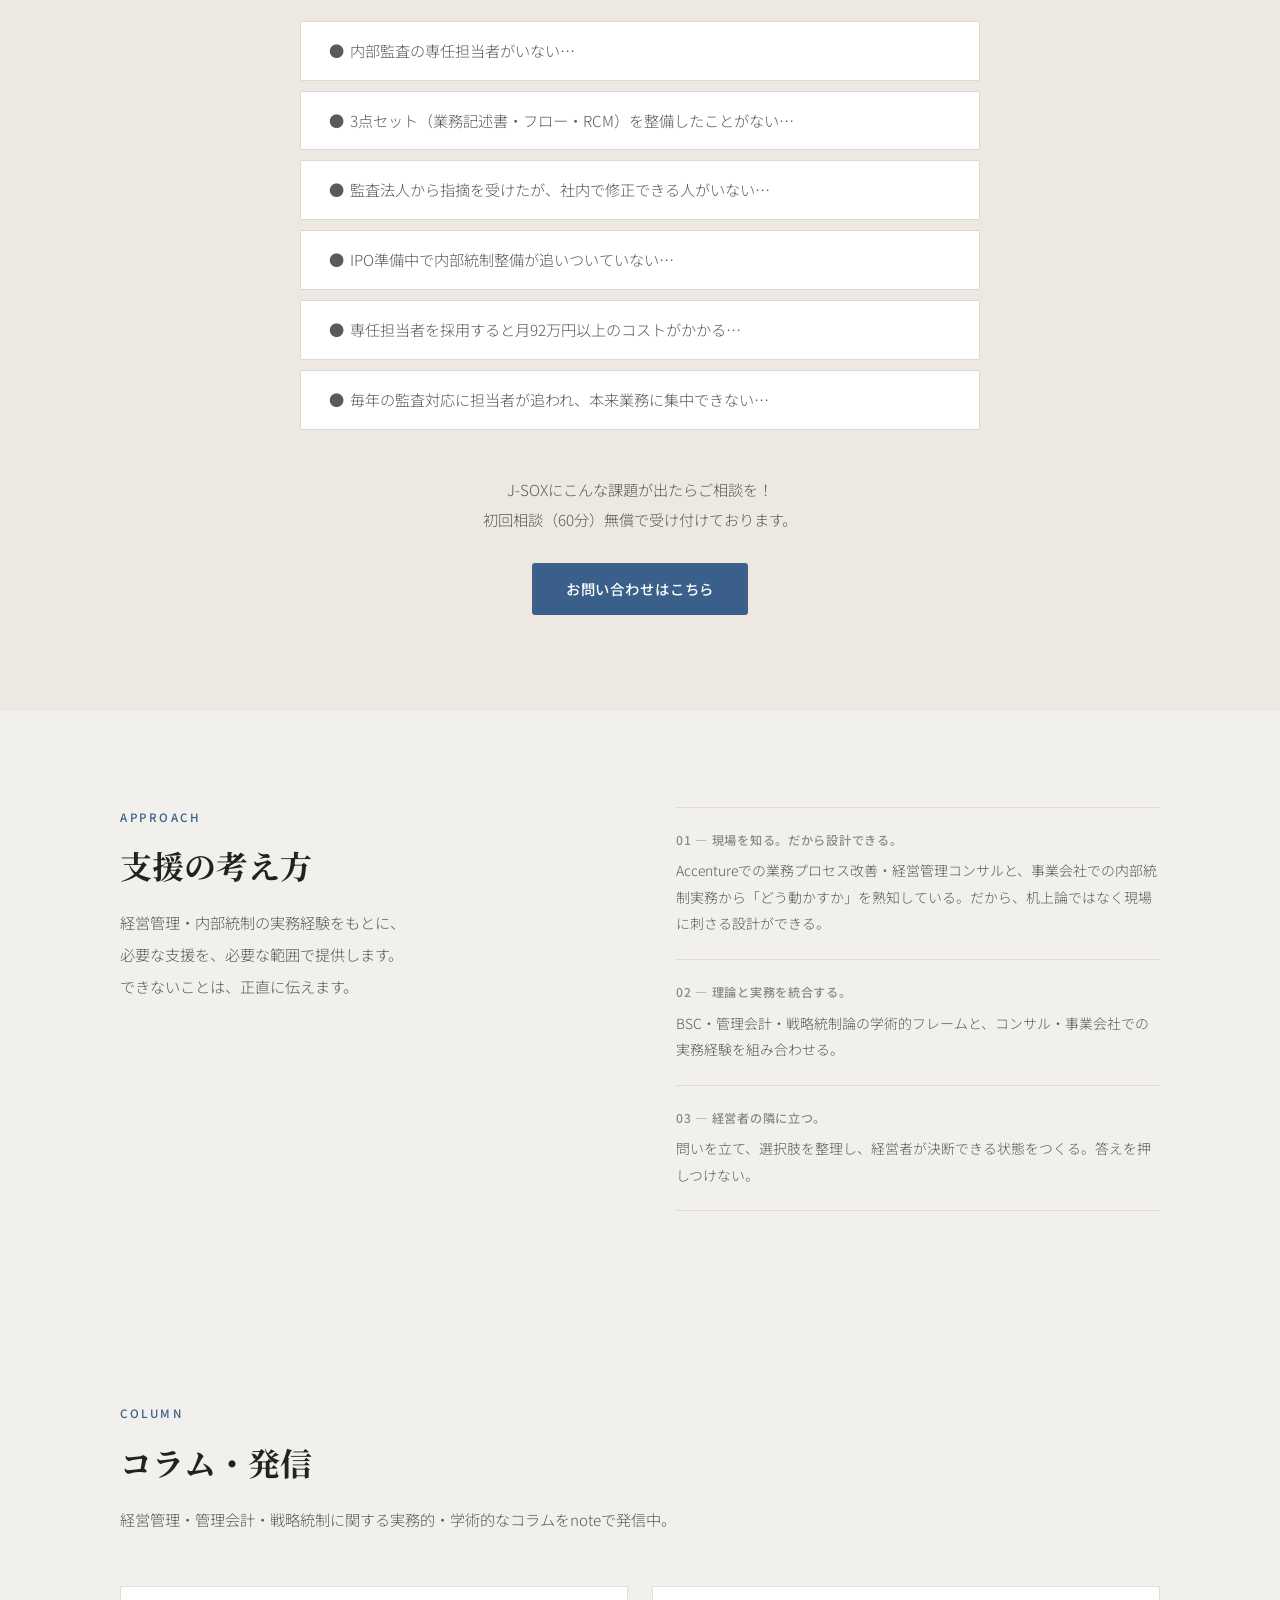
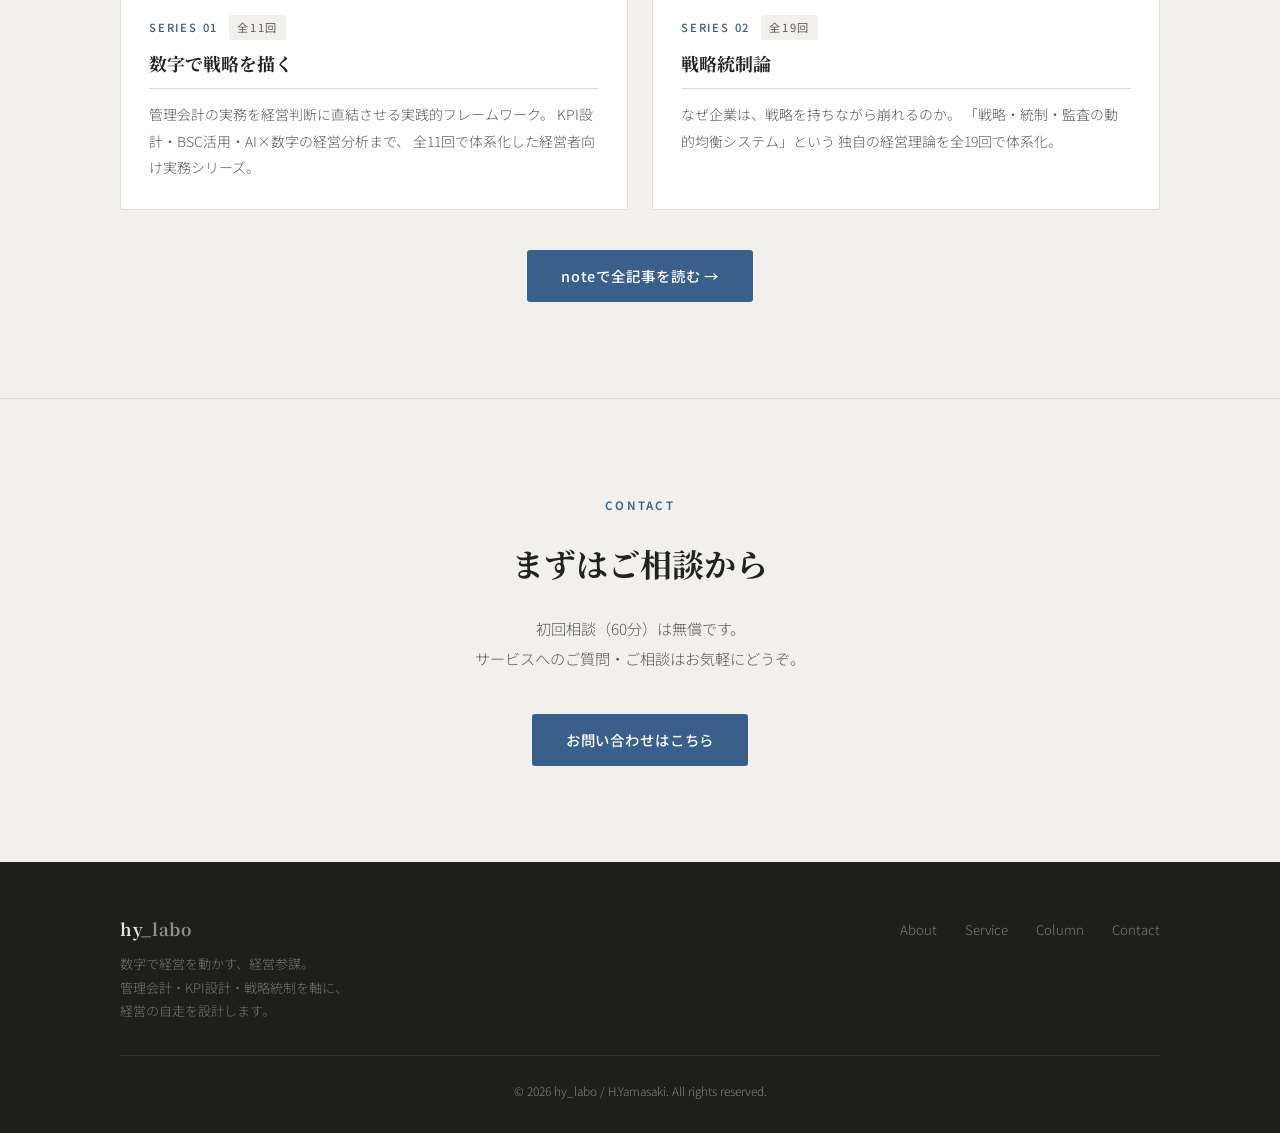
==== commit 0cf919f5: "copy: ヒーロータイトル語順変更" ====
--- a/index.html
+++ b/index.html
@@ -42,13 +42,13 @@
   <div class="hero-grid">
     <p class="hero-eyebrow">Management Consulting</p>
     <h1 class="hero-title">
-      御社のJ-SOX対応や内部監査を<br>
+      内部監査・J-SOX対応を<br>
       ご支援致します。
     </h1>
     <p class="hero-desc">
       J-SOX対応・内部監査体制の構築・IPO準備支援など、<br>
       経営管理に関わるご支援を幅広く承っております。<br>
-      社外監査役の受託も対応しています。
+      経理業務の改善・効率化・BPR支援、社外監査役の受託（要相談）も対応しています。
     </p>
     <div>
       <a href="service.html" class="btn-primary">サービスを見る</a>
@@ -74,22 +74,18 @@
       <a href="service.html" class="svc-box svc-box--main">
         <span class="svc-box-num">S-4</span>
         <span class="svc-box-name">J-SOX 内部監査<br>外注サービス</span>
-        <span class="svc-box-price">¥75万 / 月〜</span>
       </a>
       <a href="service.html" class="svc-box">
         <span class="svc-box-num">S-1</span>
         <span class="svc-box-name">経営参謀<br>アドバイザリー</span>
-        <span class="svc-box-price">月額 ¥15万〜</span>
       </a>
 <a href="service.html" class="svc-box">
         <span class="svc-box-num">S-3</span>
         <span class="svc-box-name">経営管理<br>レビュー</span>
-        <span class="svc-box-price">¥8万 / 回</span>
       </a>
       <a href="contact.html" class="svc-box">
         <span class="svc-box-num">S-5</span>
         <span class="svc-box-name">社外監査役<br>受託</span>
-        <span class="svc-box-price">要相談</span>
       </a>
     </div>
   </div>
@@ -143,35 +139,6 @@
     </div>
   </div>
 </div>
-
-<!-- ABOUT BRIEF -->
-<section>
-  <div class="section-inner">
-    <p class="section-eyebrow">About</p>
-    <h2 class="section-title">コンサルタントについて</h2>
-    <div class="about-grid">
-      <div class="about-profile-card">
-        <div class="about-avatar" style="background:none; overflow:hidden;">
-          <img src="images/profile-avatar.png" alt="山崎博" style="width:100%;height:100%;object-fit:cover;border-radius:50%;">
-        </div>
-        <h3 class="about-name">山崎 博</h3>
-        <p class="about-name-en">H. Yamasaki</p>
-        <div class="about-tags">
-          <span class="about-tag">MBA</span>
-          <span class="about-tag">会計大学院</span>
-          <span class="about-tag">QIA</span>
-          <span class="about-tag">Accenture出身</span>
-        </div>
-      </div>
-      <div>
-        <p class="about-text">
-          会計大学院（会計学修士）・MBA取得。Accentureにて管理会計・業務プロセス改善・経営管理のコンサルティングに従事。その後、スタートアップ企業の管理部門にてIPO準備支援・内部統制構築・J-SOX対応・内部監査体制の整備を担当。証券審査・監査法人対応も経験。資格はQIA（内部監査士）。現在、独立して企業の内部監査・経営管理支援を行っている。
-        </p>
-        <a href="about.html" class="btn-primary">プロフィール詳細</a>
-      </div>
-    </div>
-  </div>
-</section>
 
 <!-- COLUMN -->
 <section class="bg-gray">
